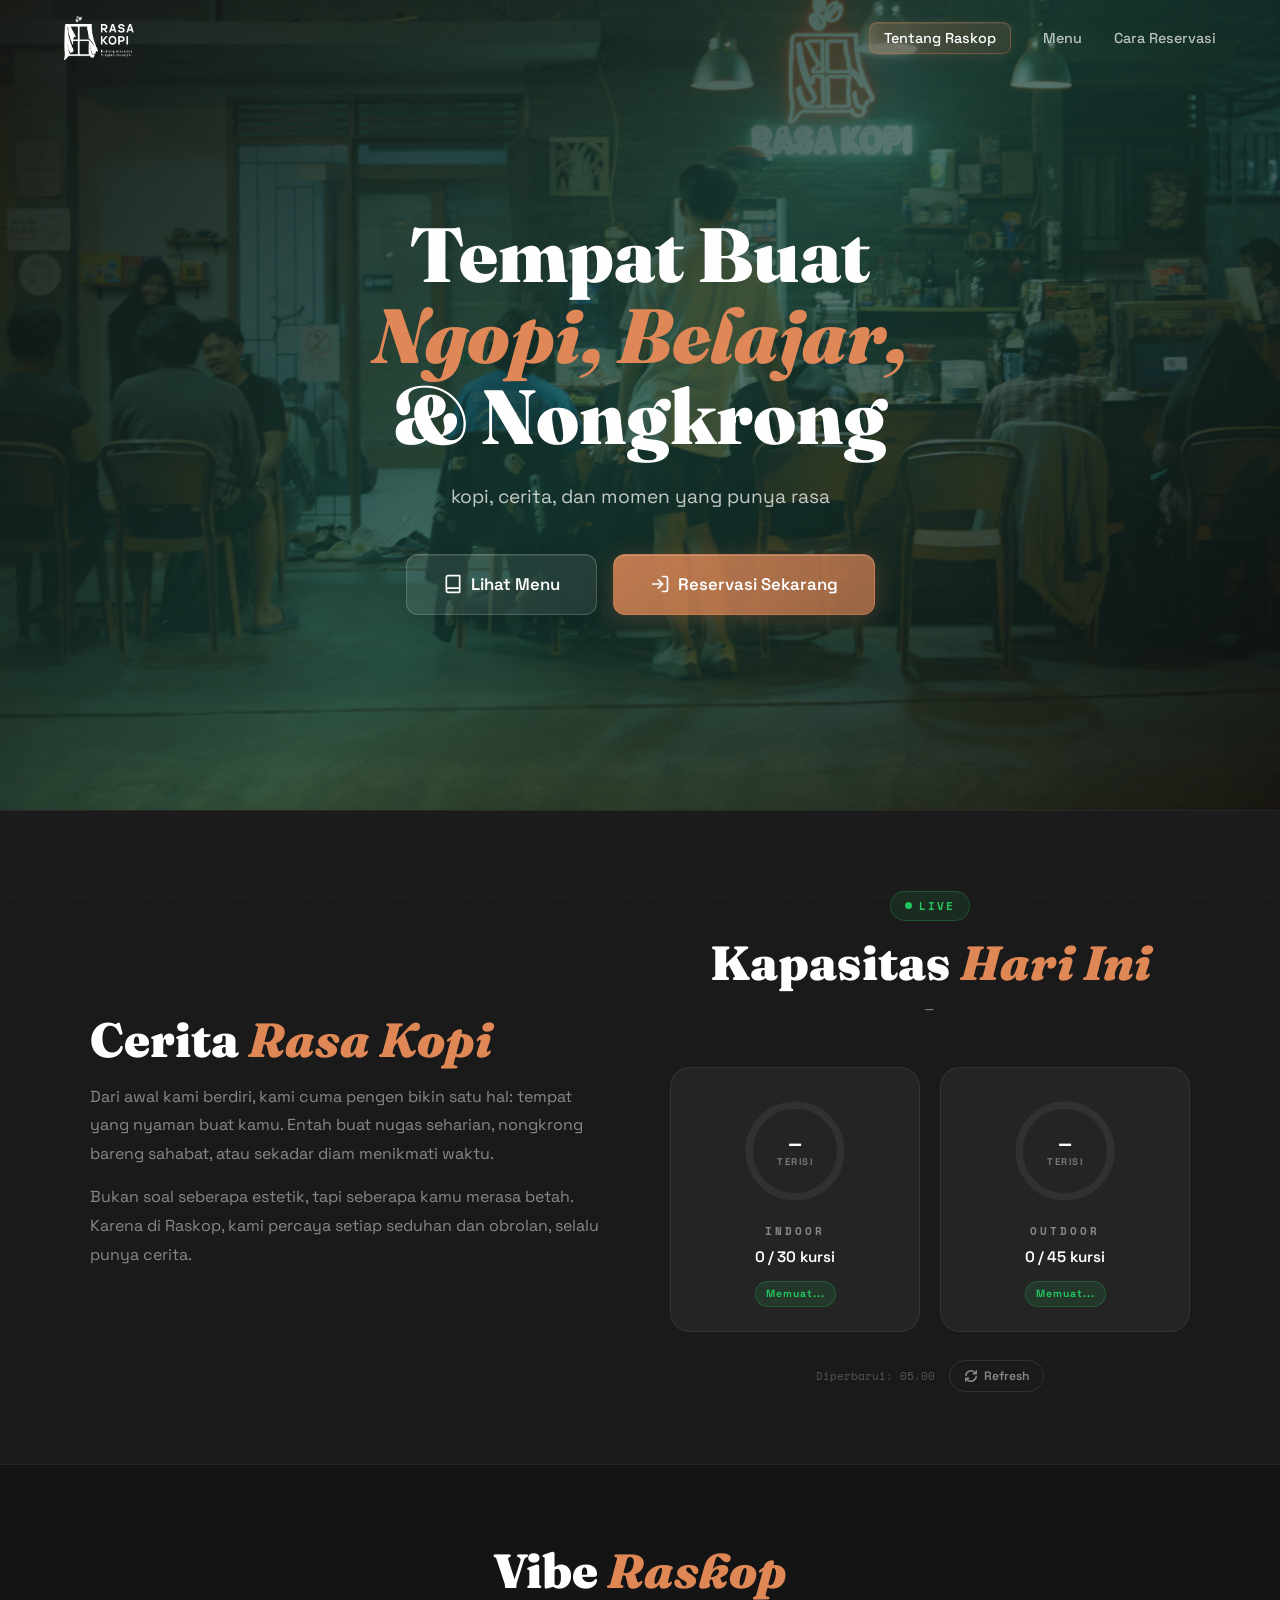
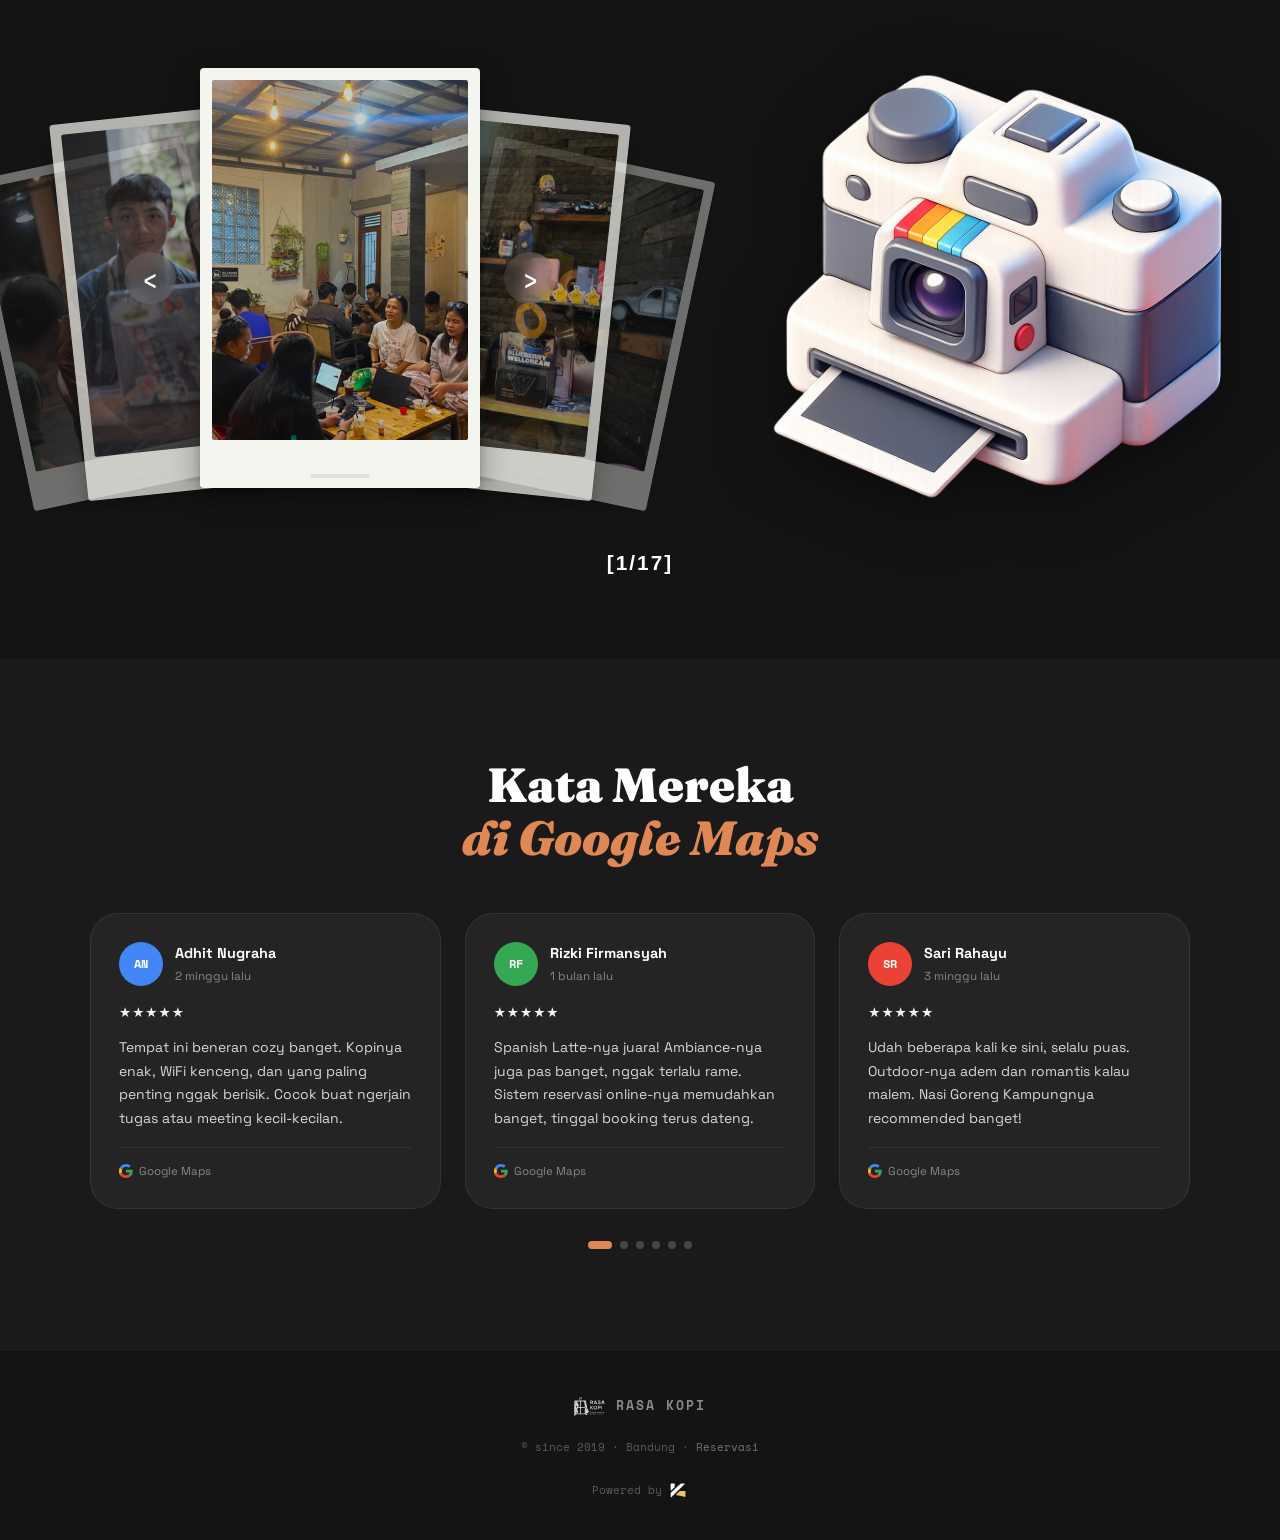
==== index.html @ fe3c79a2 "Raskop website - navbar refactor, emoji removal, cara reservasi page, glassmorphic active indicator" ====
<!DOCTYPE html>
<html lang="id">
<head>
  <meta charset="UTF-8" />
  <meta name="viewport" content="width=device-width, initial-scale=1.0" />
  <meta name="description" content="Rasa Kopi (Raskop) — Coffee & Space di Bandung. Reservasi tempat duduk langsung dari website, pilih menu, dan nikmati pengalaman nongkrong yang worth it!" />
  <title>Rasa Kopi — Tempat Ngopi Santai yang Berasa Kayak Pulang</title>
  <link rel="icon" type="image/x-icon" href="Brand_assets/ico/raskop-favicon.ico" />
  <link rel="preconnect" href="https://fonts.googleapis.com" />
  <link rel="preconnect" href="https://fonts.gstatic.com" crossorigin />
  <link href="https://fonts.googleapis.com/css2?family=Space+Grotesk:wght@300;400;500;600;700&family=Space+Mono:wght@400;700&family=Fraunces:ital,opsz,wght@0,9..144,400;0,9..144,700;0,9..144,900;1,9..144,400;1,9..144,700&display=swap" rel="stylesheet" />
  <link rel="stylesheet" href="style.css" />
  <style>
    /* Custom simple gallery grid */
    .quick-gallery {
      display: grid;
      grid-template-columns: repeat(auto-fit, minmax(200px, 1fr));
      gap: 16px;
    }
    .qg-item {
      height: 250px;
      border-radius: var(--r-lg);
      overflow: hidden;
    }
    .qg-item img {
      width: 100%;
      height: 100%;
      object-fit: cover;
      transition: transform var(--t);
    }
    .qg-item:hover img {
      transform: scale(1.05);
    }
    /* Updated Mobile adjustments */
    @media (max-width: 600px) {
      .quick-gallery {
        display: flex;
        overflow-x: auto;
        scroll-snap-type: x mandatory;
        padding-bottom: 16px;
        margin: 0 -20px;
        padding: 0 20px 16px 20px;
      }
      .qg-item {
        flex: 0 0 80%;
        scroll-snap-align: center;
      }
    }
  </style>
</head>
<body>

  <div class="grain-overlay" aria-hidden="true"></div>

  <!-- 1. NAVIGATION -->
  <nav class="navbar" id="navbar">
    <div class="nav-inner">
      <a href="index.html" class="nav-logo">
        <img src="Brand_assets/Logo raskop.png" alt="Raskop" class="logo-img" />
      </a>
      <ul class="nav-links">
        <li><a href="index.html" class="nav-link active">Tentang Raskop</a></li>
        <li><a href="menu.html" class="nav-link">Menu</a></li>
        <li><a href="cara-reservasi.html" class="nav-link">Cara Reservasi</a></li>
      </ul>
      <button class="hamburger" id="hamburger" aria-label="Menu">
        <span></span><span></span><span></span>
      </button>
    </div>
  </nav>

  <div class="mobile-menu" id="mobile-menu">
    <button class="mobile-close" id="mobile-close">✕</button>
    <ul>
      <li><a href="index.html" class="mobile-link active">Tentang Raskop</a></li>
      <li><a href="menu.html" class="mobile-link">Menu</a></li>
      <li><a href="cara-reservasi.html" class="mobile-link">Cara Reservasi</a></li>
    </ul>
  </div>

  <!-- 2.1 HERO SECTION -->
  <section class="hero" id="hero" style="min-height: 90vh;">
    <div class="hero-bg">
      <img src="Brand_assets/Asset12.JPG" alt="Raskop Interior" class="hero-img" />
      <div class="hero-overlay"></div>
    </div>

    <div class="hero-content container" style="text-align: center; display: flex; flex-direction: column; align-items: center; justify-content: center; height: 100%;">
      <h1 class="hero-title" style="max-width: 800px; margin: 0 auto 24px;">
        Tempat Buat<br/>
        <em class="hero-accent">Ngopi, Belajar,</em><br/>
        &amp; Nongkrong
      </h1>
      <p class="hero-sub" style="margin: 0 auto 40px; font-size: 1.2rem;">
        kopi, cerita, dan momen yang punya rasa
      </p>
      
      <div class="hero-cta-row" style="display: flex; gap: 16px; flex-wrap: wrap; justify-content: center;">
        <a href="menu.html" class="btn btn-hero-glass btn-lg">
          <svg width="20" height="20" viewBox="0 0 24 24" fill="none" stroke="currentColor" stroke-width="2" stroke-linecap="round" stroke-linejoin="round"><path d="M4 19.5v-15A2.5 2.5 0 0 1 6.5 2H20v20H6.5a2.5 2.5 0 0 1 0-5H20"/></svg>
          Lihat Menu
        </a>
        <a href="reservasi.html" class="btn btn-hero-amber btn-lg">
          <svg width="20" height="20" viewBox="0 0 24 24" fill="none" stroke="currentColor" stroke-width="2" stroke-linecap="round" stroke-linejoin="round"><path d="M15 3h4a2 2 0 0 1 2 2v14a2 2 0 0 1-2 2h-4"/><polyline points="10 17 15 12 10 7"/><line x1="15" y1="12" x2="3" y2="12"/></svg>
          Reservasi Sekarang
        </a>
      </div>
    </div>
  </section>

  <!-- 2.15 CAPACITY + BRAND STORY SECTION -->
  <section class="capacity-section" id="kapasitas">
    <div class="container">
      <div class="capacity-story-layout">
        <!-- Left: Cerita Rasa Kopi -->
        <div class="capacity-story-side reveal">
          <h2 class="section-title" style="text-align:left;">Cerita <em class="hero-accent">Rasa Kopi</em></h2>
          <div style="font-size: 1rem; color: var(--muted); line-height: 1.8; display: flex; flex-direction: column; gap: 14px; margin-top: 16px;">
            <p>Dari awal kami berdiri, kami cuma pengen bikin satu hal: tempat yang nyaman buat kamu. Entah buat nugas seharian, nongkrong bareng sahabat, atau sekadar diam menikmati waktu.</p>
            <p>Bukan soal seberapa estetik, tapi seberapa kamu merasa betah. Karena di Raskop, kami percaya setiap seduhan dan obrolan, selalu punya cerita.</p>
          </div>
        </div>
        <!-- Right: Kapasitas Hari Ini -->
        <div class="capacity-gauge-side">
          <div class="capacity-header reveal">
            <div><span class="live-badge"><span class="live-dot"></span>LIVE</span></div>
            <h2 class="section-title" style="margin-bottom:8px;">Kapasitas <em class="hero-accent">Hari Ini</em></h2>
            <p style="font-size:.85rem;color:var(--muted);font-family:var(--font-mono);letter-spacing:1px;margin-top:4px;" id="capacity-date">—</p>
          </div>
          <div class="capacity-cards">
            <div class="capacity-card reveal">
              <div class="capacity-gauge-wrap">
                <svg class="gauge-svg" viewBox="0 0 120 120" aria-hidden="true">
                  <circle class="gauge-bg" cx="60" cy="60" r="50"/>
                  <circle class="gauge-arc" id="indoor-arc" cx="60" cy="60" r="50"/>
                </svg>
                <div class="gauge-center">
                  <span class="gauge-pct" id="indoor-pct">—</span>
                  <span class="gauge-label">terisi</span>
                </div>
              </div>
              <div class="capacity-info">
                <p class="capacity-name">Indoor</p>
                <p class="capacity-seats"><span id="indoor-booked">0</span>&thinsp;/&thinsp;30 kursi</p>
                <span class="capacity-status-badge" id="indoor-status">Memuat...</span>
              </div>
            </div>
            <div class="capacity-card reveal" style="--reveal-delay:0.12s">
              <div class="capacity-gauge-wrap">
                <svg class="gauge-svg" viewBox="0 0 120 120" aria-hidden="true">
                  <circle class="gauge-bg" cx="60" cy="60" r="50"/>
                  <circle class="gauge-arc" id="outdoor-arc" cx="60" cy="60" r="50"/>
                </svg>
                <div class="gauge-center">
                  <span class="gauge-pct" id="outdoor-pct">—</span>
                  <span class="gauge-label">terisi</span>
                </div>
              </div>
              <div class="capacity-info">
                <p class="capacity-name">Outdoor</p>
                <p class="capacity-seats"><span id="outdoor-booked">0</span>&thinsp;/&thinsp;45 kursi</p>
                <span class="capacity-status-badge" id="outdoor-status">Memuat...</span>
              </div>
            </div>
          </div>
          <div class="capacity-footer reveal" style="--reveal-delay:0.2s">
            <span class="capacity-refresh-time" id="capacity-time">Diperbarui: —</span>
            <button class="capacity-refresh-btn" id="capacity-refresh-btn" aria-label="Perbarui kapasitas">
              <svg width="14" height="14" viewBox="0 0 24 24" fill="none" stroke="currentColor" stroke-width="2.5" aria-hidden="true"><path d="M21 2v6h-6"/><path d="M3 12a9 9 0 0 1 15-6.7L21 8"/><path d="M3 22v-6h6"/><path d="M21 12a9 9 0 0 1-15 6.7L3 16"/></svg>
              Refresh
            </button>
          </div>
        </div>
      </div>
    </div>
  </section>

  <!-- 2.2 QUICK GALLERY -->
  <section class="gallery-preview" id="gallery" style="padding: 80px 0; background: var(--dark); overflow: hidden;">
    <div class="container">
      <div style="text-align: center; margin-bottom: 40px;">
        <h2 class="section-title">Vibe <em class="hero-accent">Raskop</em></h2>
      </div>
      
      <div class="vibe-layout">
        <div class="vibe-camera-side">
          <img src="Brand_assets/KAMERA_RASKOP.png" alt="Kamera Polaroid Raskop" class="vibe-hero-img" />
        </div>
        <div class="polaroid-stack-wrapper">
          <button class="polaroid-nav polaroid-nav-left" id="gallery-prev" aria-label="Sebelumnya">&#8249;</button>
          <div class="polaroid-stack" id="gallery-track"></div>
          <button class="polaroid-nav polaroid-nav-right" id="gallery-next" aria-label="Selanjutnya">&#8250;</button>
        </div>
      </div>
      <div class="polaroid-counter" id="gallery-counter">[1/17]</div>
    </div>
  </section>


  <!-- 2.5 SOCIAL PROOF (Optional) -->
  <section class="greviews" id="ulasan">
    <div class="container">
      <div style="text-align: center; margin-bottom: 48px;">
        <h2 class="section-title">Kata Mereka<br /><em>di Google Maps</em></h2>
      </div>
      <div class="testi-track-wrap">
        <div class="testi-track" id="grev-track"></div>
      </div>
      <div class="testi-dots" id="grev-dots"></div>
    </div>
  </section>


  <footer style="border-top:1px solid rgba(255,255,255,.07);padding:40px 0;background:var(--dark);">
    <div class="container" style="display:flex;align-items:center;justify-content:center;flex-direction:column;gap:16px;">
      <div style="display:flex;align-items:center;gap:10px;">
        <img src="Brand_assets/Logo raskop.png" alt="Raskop" style="width:32px;height:32px;object-fit:contain;border-radius:4px;opacity:.8;" />
        <span style="font-family:var(--font-mono);font-size:.8rem;font-weight:700;letter-spacing:2px;color:rgba(255,255,255,.5);">RASA KOPI</span>
      </div>
      <span style="font-size:.7rem;color:rgba(255,255,255,.3);font-family:var(--font-mono);">© since 2019 · Bandung · <a href="reservasi.html" style="color:rgba(255,255,255,.4);text-decoration:none;">Reservasi</a></span>
      <div style="display:flex;align-items:center;gap:6px;margin-top:8px;">
        <span style="font-size:.7rem;color:rgba(255,255,255,.3);font-family:var(--font-mono);">Powered by</span>
        <img src="Brand_assets/logo_kinarya.png" alt="Kinarya" style="width:20px;height:20px;object-fit:contain;" />
      </div>
    </div>
  </footer>

  <script src="data.js"></script>
  <script src="script.js"></script>
</body>
</html>
---- style.css ----
/* ===================================================
   RASKOP — Complete Stylesheet (UPDATED)
   Industrial Minimalist · Mobile-First
   Includes: Landing Page · Reservation Form · Admin
   =================================================== */

/* ───── RESET & FOUNDATIONS ───── */
*, *::before, *::after { box-sizing: border-box; margin: 0; padding: 0; }

:root {
  --green:       #164138;
  --green-dark:  #0e2b25;
  --green-mid:   #1f5548;
  --amber:       #E08756;
  --amber-dark:  #c26b38;
  --amber-light: #f0a876;
  --black:       #0d0d0d;
  --dark:        #141414;
  --dark-2:      #1a1a1a;
  --dark-3:      #242424;
  --dark-4:      #2e2e2e;
  --muted:       #888;
  --muted-2:     #555;
  --light:       #f5f0ea;
  --light-2:     #ede8e1;
  --white:       #ffffff;
  --wa-green:    #25D366;
  --red:         #ef4444;
  --red-dark:    #b91c1c;
  --red-light:   #fca5a5;
  --success:     #22c55e;
  --success-bg:  rgba(34,197,94,.12);

  --font-sans:  'Space Grotesk', system-ui, sans-serif;
  --font-mono:  'Space Mono', monospace;
  --font-serif: 'Fraunces', Georgia, serif;

  --r-sm:   6px;
  --r:      12px;
  --r-lg:   20px;
  --r-xl:   28px;
  --r-full: 9999px;

  --shadow-sm: 0 2px 8px rgba(0,0,0,.28);
  --shadow:    0 8px 32px rgba(0,0,0,.4);
  --shadow-lg: 0 20px 60px rgba(0,0,0,.55);

  --t:      0.28s cubic-bezier(.4,0,.2,1);
  --t-slow: 0.55s cubic-bezier(.4,0,.2,1);
  --trans:  background var(--t), color var(--t), border-color var(--t), box-shadow var(--t), transform var(--t), opacity var(--t);
}

html { 
  scroll-behavior: smooth; 
  overflow-x: hidden; /* Mengunci scroll horizontal di tingkat HTML */
  max-width: 100%; 
}
body {
  font-family: var(--font-sans);
  background: var(--black);
  color: var(--light);
  line-height: 1.6;
  overflow-x: hidden; /* Mengunci scroll horizontal di tingkat Body */
  max-width: 100%;
}
img { display: block; max-width: 100%; }
a   { text-decoration: none; color: inherit; }
ul  { list-style: none; }
button { cursor: pointer; font-family: var(--font-sans); }

.container {
  width: 100%;
  max-width: 1140px;
  margin: 0 auto;
  padding: 0 20px;
}

/* ───── TYPOGRAPHY ───── */
.section-tag {
  display: inline-block;
  font-family: var(--font-mono);
  font-size: 11px;
  font-weight: 700;
  letter-spacing: 2.5px;
  text-transform: uppercase;
  color: var(--amber);
  border: 1px solid rgba(224,135,86,.3);
  padding: 5px 12px;
  border-radius: var(--r-full);
  margin-bottom: 16px;
}
.section-tag.light { color: var(--light); border-color: rgba(255,255,255,.3); }

.section-title {
  font-family: var(--font-serif);
  font-size: clamp(1.9rem, 4vw, 3rem);
  font-weight: 900;
  line-height: 1.1;
  color: var(--white);
  margin-bottom: 14px;
}
.section-title em { font-style: italic; color: var(--amber); }

.section-sub {
  font-size: 1.05rem;
  color: var(--muted);
  max-width: 540px;
  margin-bottom: 48px;
  line-height: 1.7;
}

/* ───── BUTTONS ───── */
.btn {
  display: inline-flex;
  align-items: center;
  justify-content: center;
  gap: 8px;
  font-family: var(--font-sans);
  font-size: .95rem;
  font-weight: 600;
  padding: 14px 28px;
  border-radius: 12px;
  border: none;
  cursor: pointer;
  transition: var(--trans);
  white-space: nowrap;
}
.btn-lg  { padding: 16px 36px; font-size: 1.05rem; }
.btn-xl  { padding: 20px 48px; font-size: 1.15rem; }

.btn-primary {
  background: var(--amber);
  color: var(--black);
}
.btn-primary:hover {
  background: var(--amber-light);
  transform: translateY(-2px);
  box-shadow: 0 8px 30px rgba(224,135,86,.4);
}
.btn-primary:disabled {
  background: var(--muted-2);
  color: var(--muted);
  cursor: not-allowed;
  transform: none;
  box-shadow: none;
}

.btn-ghost {
  background: transparent;
  color: var(--light);
  border: 1.5px solid rgba(255,255,255,.25);
}
.btn-ghost:hover {
  background: rgba(255,255,255,.07);
  border-color: rgba(255,255,255,.5);
  transform: translateY(-2px);
}

/* ─── HERO GLASSMORPHIC BUTTONS ─── */
.btn-hero-glass {
  background: rgba(255,255,255,.08);
  backdrop-filter: blur(16px);
  -webkit-backdrop-filter: blur(16px);
  color: var(--white);
  border: 1px solid rgba(255,255,255,.18);
  box-shadow: 0 4px 24px rgba(0,0,0,.2), inset 0 1px 0 rgba(255,255,255,.1);
}
.btn-hero-glass:hover {
  background: rgba(255,255,255,.15);
  border-color: rgba(255,255,255,.35);
  transform: translateY(-2px);
  box-shadow: 0 8px 32px rgba(0,0,0,.3), inset 0 1px 0 rgba(255,255,255,.15);
}

.btn-hero-amber {
  background: linear-gradient(135deg, rgba(224,135,86,.85), rgba(224,135,86,.65));
  backdrop-filter: blur(16px);
  -webkit-backdrop-filter: blur(16px);
  color: var(--white);
  border: 1px solid rgba(224,135,86,.4);
  box-shadow: 0 4px 24px rgba(224,135,86,.25), inset 0 1px 0 rgba(255,255,255,.2);
}
.btn-hero-amber:hover {
  background: linear-gradient(135deg, rgba(224,135,86,.95), rgba(224,135,86,.8));
  border-color: rgba(224,135,86,.6);
  transform: translateY(-2px);
  box-shadow: 0 8px 32px rgba(224,135,86,.4), inset 0 1px 0 rgba(255,255,255,.25);
}

.btn-wa-confirm {
  background: #25D366;
  color: #fff;
  border: none;
  display: inline-flex;
  align-items: center;
  justify-content: center;
  gap: 10px;
  font-weight: 700;
  letter-spacing: .01em;
}
.btn-wa-confirm:hover {
  background: #1ebe5a;
  transform: translateY(-2px);
  box-shadow: 0 8px 24px rgba(37,211,102,.35);
}
.btn-wa-confirm:active { transform: translateY(0); }

.btn-bukti-transfer {
  background: #f59e0b;
  color: #1a1a1a;
  border: none;
  display: inline-flex;
  align-items: center;
  justify-content: center;
  gap: 10px;
  font-weight: 700;
  letter-spacing: .01em;
}
.btn-bukti-transfer:hover {
  background: #d97706;
  transform: translateY(-2px);
  box-shadow: 0 8px 24px rgba(245,158,11,.35);
}
.btn-bukti-transfer:active { transform: translateY(0); }

.slot-info {
  display: flex;
  align-items: flex-start;
  gap: 8px;
  margin-top: 8px;
  padding: 10px 14px;
  background: rgba(251,188,5,.08);
  border: 1px solid rgba(251,188,5,.25);
  border-radius: var(--r);
  font-size: .8rem;
  color: #f5c842;
  line-height: 1.5;
}
.slot-info span:first-child { flex-shrink: 0; font-size: .9rem; }

.btn-download-qris {
  display: inline-flex;
  align-items: center;
  gap: 8px;
  padding: 10px 22px;
  border-radius: var(--r-full);
  background: rgba(224,135,86,.12);
  color: var(--amber);
  border: 1.5px solid rgba(224,135,86,.35);
  font-size: .85rem;
  font-weight: 700;
  text-decoration: none;
  transition: background var(--t), border-color var(--t), transform var(--t);
}
.btn-download-qris:hover {
  background: rgba(224,135,86,.22);
  border-color: var(--amber);
  transform: translateY(-2px);
}
.btn-download-qris:active { transform: translateY(0); }

.btn-green {
  background: var(--wa-green);
  color: var(--white);
}
.btn-green:hover {
  background: #1ebe5a;
  transform: translateY(-2px);
  box-shadow: 0 8px 24px rgba(37,211,102,.4);
}

.btn-red {
  background: var(--red);
  color: var(--white);
}
.btn-red:hover {
  background: var(--red-dark);
  transform: translateY(-2px);
}

.btn-nav {
  background: var(--amber);
  color: var(--black);
  padding: 10px 22px;
  font-size: .875rem;
}
.btn-nav:hover { background: var(--amber-light); }

/* ───── NAVBAR ───── */
.navbar {
  position: fixed;
  top: 0; left: 0; right: 0;
  z-index: 1000;
  padding: 16px 0;
  transition: var(--trans);
}
.navbar.scrolled {
  background: rgba(13,13,13,.95);
  backdrop-filter: blur(12px);
  -webkit-backdrop-filter: blur(12px);
  border-bottom: 1px solid rgba(255,255,255,.06);
  padding: 10px 0;
}
.nav-inner {
  display: flex;
  align-items: center;
  justify-content: space-between;
  padding: 0 24px;
  max-width: 1200px;
  margin: 0 auto;
}
.nav-logo { display: flex; align-items: center; gap: 10px; }
.logo-img  { height: 44px; width: auto; max-width: 160px; object-fit: contain; image-rendering: -webkit-optimize-contrast; }
.nav-brand { font-family: var(--font-mono); font-size: 1rem; font-weight: 700; letter-spacing: 2px; color: var(--white); }
.nav-links { display: flex; align-items: center; gap: 32px; }
.nav-link  { font-size: .9rem; font-weight: 500; color: rgba(255,255,255,.7); transition: color var(--t); }
.nav-link:hover { color: var(--amber); }

.hamburger { display: none; flex-direction: column; gap: 5px; background: none; border: none; padding: 4px; }
.hamburger span { display: block; width: 24px; height: 2px; background: var(--white); border-radius: 2px; transition: transform var(--t), opacity var(--t); }
.hamburger.active span:nth-child(1) { transform: translateY(7px) rotate(45deg); }
.hamburger.active span:nth-child(2) { opacity: 0; transform: scaleX(0); }
.hamburger.active span:nth-child(3) { transform: translateY(-7px) rotate(-45deg); }

.mobile-menu {
  position: fixed;
  inset: 0;
  z-index: 999;
  background: var(--dark);
  display: flex;
  flex-direction: column;
  align-items: center;
  justify-content: center;
  gap: 32px;
  opacity: 0;
  pointer-events: none;
  transition: opacity var(--t);
}
.mobile-menu.open { opacity: 1; pointer-events: all; }
.mobile-menu ul { display: flex; flex-direction: column; gap: 24px; text-align: center; }
.mobile-link { font-size: 1.5rem; font-weight: 600; color: var(--light); transition: color var(--t); }
.mobile-link:hover { color: var(--amber); }
.mobile-close { position: absolute; top: 24px; right: 24px; background: none; border: none; color: var(--light); font-size: 1.5rem; }
.mobile-cta-btn { margin-top: 16px; }

/* ───── HERO ───── */
.hero { position: relative; min-height: 100vh; display: flex; align-items: center; overflow: hidden; }
.hero-bg { position: absolute; inset: 0; }
.hero-img { width: 100%; height: 100%; object-fit: cover; object-position: center; animation: heroZoom 18s ease-in-out infinite alternate; }
@keyframes heroZoom { from { transform: scale(1.04); } to { transform: scale(1.12); } }
.hero-overlay {
  position: absolute; inset: 0;
  background: linear-gradient(135deg, rgba(13,13,13,.93) 0%, rgba(22,65,56,.72) 50%, rgba(13,13,13,.88) 100%);
}
.hero-content { position: relative; z-index: 2; padding-top: 100px; padding-bottom: 80px; }

.hero-badge {
  display: inline-flex; align-items: center; gap: 8px;
  font-family: var(--font-mono); font-size: 11px; font-weight: 700;
  letter-spacing: 2px; text-transform: uppercase; color: var(--amber);
  background: rgba(224,135,86,.1); border: 1px solid rgba(224,135,86,.3);
  padding: 6px 14px; border-radius: var(--r-full); margin-bottom: 24px;
}
.badge-dot { width: 6px; height: 6px; background: var(--amber); border-radius: 50%; animation: pulseDot 2s ease-in-out infinite; }
@keyframes pulseDot { 0%,100% { opacity:1;transform:scale(1); } 50% { opacity:.5;transform:scale(.8); } }

.hero-title { font-family: var(--font-serif); font-size: clamp(2.8rem,6vw,5rem); font-weight: 900; line-height: 1.05; color: var(--white); margin-bottom: 20px; }
.hero-accent { font-style: italic; color: var(--amber); }
.hero-sub { font-size: 1.1rem; color: rgba(255,255,255,.75); max-width: 540px; margin-bottom: 32px; line-height: 1.7; }

/* Hero Quota Card */
.hero-quota-card {
  background: rgba(255,255,255,.06);
  border: 1px solid rgba(255,255,255,.1);
  backdrop-filter: blur(10px);
  border-radius: var(--r-lg);
  padding: 20px 24px;
  max-width: 680px;
  margin-bottom: 32px;
}
.quota-header { display: flex; align-items: center; justify-content: space-between; margin-bottom: 14px; }
.quota-label  { font-size: .85rem; font-weight: 600; color: var(--light); }
.quota-badge  {
  font-family: var(--font-mono); font-size: 10px; font-weight: 700; letter-spacing: 1.5px;
  padding: 4px 10px; border-radius: var(--r-full);
  background: rgba(224,135,86,.2); color: var(--amber); border: 1px solid rgba(224,135,86,.4);
}
.quota-bar-wrap { display: flex; align-items: center; gap: 12px; margin-bottom: 8px; }
.quota-bar { flex: 1; height: 10px; background: rgba(255,255,255,.1); border-radius: var(--r-full); overflow: hidden; }
.quota-fill { height: 100%; background: linear-gradient(90deg,var(--amber-dark),var(--amber)); border-radius: var(--r-full); transition: width 1.5s cubic-bezier(.4,0,.2,1); }
.quota-pct  { font-family: var(--font-mono); font-size: 1rem; font-weight: 700; color: var(--amber); min-width: 44px; }
.quota-sub  { font-size: .8rem; color: var(--muted); }

.hero-actions { display: flex; align-items: center; gap: 16px; flex-wrap: wrap; margin-bottom: 44px; }
.hero-stats   { display: flex; align-items: center; gap: 24px; flex-wrap: wrap; }
.stat         { display: flex; flex-direction: column; }
.stat-num     { font-family: var(--font-mono); font-size: 1.2rem; font-weight: 700; color: var(--white); }
.stat-lbl     { font-size: .78rem; color: var(--muted); }
.stat-div     { width: 1px; height: 36px; background: rgba(255,255,255,.15); }

.scroll-down { position: absolute; bottom: 32px; left: 50%; transform: translateX(-50%); display: flex; flex-direction: column; align-items: center; }
.scroll-down span { display: block; width: 2px; height: 40px; background: linear-gradient(to bottom,rgba(255,255,255,.5),transparent); animation: scrollLine 2s ease-in-out infinite; }
@keyframes scrollLine { 0%,100% { transform:scaleY(1);opacity:1; } 50% { transform:scaleY(.5);opacity:.4; } }

/* ───── HOW IT WORKS ───── */
.howto { padding: 100px 0; background: var(--dark); overflow: hidden; }
.howto-steps { display: grid; grid-template-columns: repeat(4,1fr); gap: 0; margin-bottom: 56px; }
.howto-step { display: flex; flex-direction: column; align-items: center; text-align: center; padding: 0 20px; position: relative; }
.howto-step:not(:last-child)::after {
  content: '→'; position: absolute; right: -12px; top: 26px;
  font-size: 1.4rem; color: rgba(224,135,86,.4); font-weight: 700;
}
.step-circle {
  width: 56px; height: 56px; border-radius: 50%;
  background: var(--green-dark); border: 2px solid var(--green-mid);
  display: flex; align-items: center; justify-content: center;
  font-size: 1.5rem; margin-bottom: 16px;
  transition: var(--trans);
}
.howto-step:hover .step-circle { background: var(--green); border-color: var(--amber); box-shadow: 0 0 20px rgba(224,135,86,.25); }
.step-title { font-size: .95rem; font-weight: 700; color: var(--white); margin-bottom: 6px; }
.step-desc  { font-size: .82rem; color: var(--muted); line-height: 1.6; }
.step-num2  { font-family: var(--font-mono); font-size: .72rem; font-weight: 700; color: var(--amber); margin-bottom: 10px; letter-spacing: 1px; }

/* Progress bar (reusable) */
.progress-section { background: var(--dark-2); border: 1px solid rgba(255,255,255,.07); border-radius: var(--r-xl); padding: 36px 40px; }
.progress-header  { display: flex; align-items: flex-start; justify-content: space-between; margin-bottom: 24px; gap: 16px; }
.progress-title   { font-size: 1.2rem; font-weight: 700; color: var(--white); margin-bottom: 4px; }
.progress-date    { font-family: var(--font-mono); font-size: .8rem; color: var(--muted); }
.urgency-badge    {
  font-family: var(--font-mono); font-size: 11px; font-weight: 700; letter-spacing: 1.5px;
  padding: 8px 16px; border-radius: var(--r-full);
  background: rgba(224,135,86,.15); color: var(--amber); border: 1px solid rgba(224,135,86,.4);
  animation: badgePulse 2.5s ease-in-out infinite; white-space: nowrap;
}
@keyframes badgePulse { 0%,100%{opacity:1} 50%{opacity:.6} }
.big-progress-bar { height: 52px; background: rgba(255,255,255,.06); border-radius: var(--r-full); overflow: hidden; display: flex; margin-bottom: 14px; position: relative; }
.big-progress-fill {
  height: 100%; background: linear-gradient(90deg,var(--green),var(--amber-dark),var(--amber));
  border-radius: var(--r-full) 0 0 var(--r-full); transition: width 2s cubic-bezier(.4,0,.2,1);
  display: flex; align-items: center; justify-content: flex-end; padding-right: 16px; min-width: 60px;
}
.fill-label   { font-family: var(--font-mono); font-size: .95rem; font-weight: 700; color: var(--white); white-space: nowrap; }
.walk-in-zone { flex: 1; display: flex; align-items: center; justify-content: center; }
.walk-in-label { font-family: var(--font-mono); font-size: 10px; font-weight: 700; letter-spacing: 2px; color: rgba(255,255,255,.3); }
.progress-meta { display: flex; align-items: center; gap: 12px; font-size: .875rem; color: var(--muted); margin-bottom: 28px; }
.meta-filled   { color: var(--amber); font-weight: 600; }
.meta-sep      { color: rgba(255,255,255,.2); }
.progress-cta  { display: flex; align-items: center; justify-content: space-between; gap: 16px; flex-wrap: wrap; }
.progress-cta-text { font-size: 1rem; color: var(--light-2); }

/* ───── SISTEM (RULE CARD) ───── */
.sistem { padding: 100px 0; background: var(--black); }
.sistem-grid { display: grid; grid-template-columns: repeat(3,1fr); gap: 24px; margin-bottom: 56px; }
.step-card {
  background: var(--dark-2); border: 1px solid rgba(255,255,255,.07); border-radius: var(--r-lg);
  padding: 32px 28px; position: relative; overflow: hidden; transition: var(--trans);
}
.step-card:hover { transform: translateY(-6px); border-color: rgba(224,135,86,.3); box-shadow: 0 20px 40px rgba(0,0,0,.4); }
.step-card::before { content:''; position:absolute; top:0;left:0;right:0; height:3px; background:linear-gradient(90deg,var(--amber-dark),var(--amber)); opacity:0; transition:opacity var(--t); }
.step-card:hover::before { opacity:1; }
.step-num  { font-family:var(--font-mono); font-size:3rem; font-weight:700; color:rgba(255,255,255,.04); position:absolute; top:16px;right:20px; line-height:1; }
.step-icon { font-size:2rem; margin-bottom:16px; }
.step-card h3 { font-size:1.1rem; font-weight:700; color:var(--white); margin-bottom:8px; }
.step-card p  { font-size:.875rem; color:var(--muted); line-height:1.65; }

.rule-card {
  background: var(--green-dark); border: 1px solid rgba(22,65,56,.8); border-radius: var(--r-xl);
  padding: 44px; display: flex; align-items: center; gap: 48px; margin-bottom: 56px; position: relative; overflow: hidden;
}
.rule-card::before { content:''; position:absolute; top:-50px;right:-50px; width:200px;height:200px; background:radial-gradient(circle,rgba(224,135,86,.15) 0%,transparent 70%); pointer-events:none; }
.rule-left { flex:1; }
.rule-title { font-family:var(--font-serif); font-size:1.6rem; font-weight:700; color:var(--white); margin-bottom:14px; }
.rule-desc  { font-size:1rem; color:rgba(255,255,255,.8); line-height:1.7; margin-bottom:14px; }
.rule-desc strong { color:var(--amber); }
.rule-note  { font-size:.875rem; color:var(--amber-light); background:rgba(224,135,86,.1); border:1px solid rgba(224,135,86,.25); padding:12px 16px; border-radius:var(--r); line-height:1.6; }
.rule-right { flex-shrink:0; }
.rule-donut-wrap { display:flex; flex-direction:column; align-items:center; gap:16px; }
.rule-donut { width:160px;height:160px; transform:rotate(-90deg); }
.donut-legend { font-size:.85rem; color:var(--light); line-height:2; display:flex; flex-direction:column; gap:4px; }
.legend-dot  { display:inline-block; width:10px;height:10px; border-radius:50%; margin-right:8px; vertical-align:middle; }

/* ───── KENAPA RASKOP ───── */
.kenapa { padding: 100px 0; background: var(--dark); overflow: hidden; }
.kenapa-grid { display: grid; grid-template-columns: repeat(3,1fr); gap: 20px; }
.kenapa-card {
  background:var(--dark-2); border:1px solid rgba(255,255,255,.06); border-radius:var(--r-lg);
  padding:28px 24px; transition: var(--trans); position:relative; overflow:hidden;
}
.kenapa-card:hover { transform:translateY(-4px); border-color:rgba(22,65,56,.8); background:var(--green-dark); }
.kenapa-card:hover .kenapa-icon { transform:scale(1.2); }
.kenapa-icon { font-size:2rem; margin-bottom:14px; display:block; transition:transform var(--t); }
.kenapa-card h3 { font-size:1.05rem; font-weight:700; color:var(--white); margin-bottom:6px; }
.kenapa-card p  { font-size:.875rem; color:var(--muted); line-height:1.65; }

/* ───── AREA ───── */
.area { padding: 100px 0; background: var(--black); overflow: hidden; }
.area .section-sub { margin-bottom: 36px; }
.area-tabs-wrap { width:100%;padding:0 20px;max-width:1140px;margin:0 auto 28px; }
.area-tabs { display:inline-flex; gap:4px; background:rgba(255,255,255,.05); border:1px solid rgba(255,255,255,.08); border-radius:var(--r-full); padding:4px; }
.area-tab  { font-size:.875rem; font-weight:600; padding:10px 24px; border-radius:var(--r-full); border:none; background:transparent; color:var(--muted); cursor:pointer; transition: var(--trans); }
.area-tab.active { background:var(--amber); color:var(--black); }
.area-tab:hover:not(.active) { color:var(--light); }
.area-info-grid { display:grid;grid-template-columns:repeat(3,1fr);gap:24px;margin-top:48px; }
.area-info-card { background:var(--dark-2);border:1px solid rgba(255,255,255,.07);border-radius:var(--r-xl);padding:36px 28px;text-align:center;transition:border-color var(--t),transform var(--t); }
.area-info-card:hover { border-color:rgba(22,65,56,.7);transform:translateY(-4px); }
.area-info-icon { font-size:2.4rem;margin-bottom:16px; }
.area-info-title { font-size:1.15rem;font-weight:700;color:var(--white);margin-bottom:12px; }
.area-info-desc { font-size:.875rem;color:var(--muted);line-height:1.7; }

/* ─── VIBE LAYOUT ─── */
.vibe-layout {
  display: flex;
  align-items: center;
  justify-content: center;
  gap: 60px;
  flex-direction: row-reverse;
}
.vibe-camera-side {
  flex-shrink: 0;
  display: flex;
  align-items: center;
  justify-content: center;
  margin-right: -80px;
}
.vibe-hero-img {
  width: 720px;
  height: auto;
  filter: drop-shadow(0 12px 32px rgba(0,0,0,.5));
  animation: floatCamera 3s ease-in-out infinite;
}
@keyframes floatCamera {
  0%, 100% { transform: translateY(0) rotate(-2deg); }
  50% { transform: translateY(-10px) rotate(2deg); }
}
@media (max-width: 900px) {
  .vibe-layout { flex-direction: column; gap: 24px; }
  .vibe-camera-side { margin-right: 0; }
  .vibe-hero-img { width: 320px; }
  .polaroid-stack-wrapper { padding-left: 0; width: auto; }
}
@media (max-width: 600px) {
  .vibe-hero-img { width: 260px; }
}

/* ─── POLAROID COUNTER ─── */
.polaroid-counter {
  text-align: center;
  margin-top: 28px;
  font-size: 1.3rem;
  font-weight: 700;
  color: var(--white);
  letter-spacing: 2px;
  font-family: 'Inter', sans-serif;
}

/* ─── POLAROID STACK GALLERY ─── */
.polaroid-stack-wrapper {
  display: flex;
  align-items: center;
  justify-content: center;
  gap: 24px;
  position: relative;
  min-height: 480px;
  width: 600px;
  flex-shrink: 0;
  padding-left: 100px;
}
.polaroid-stack {
  position: relative;
  width: 280px;
  height: 420px;
  perspective: 1200px;
}
.polaroid-card {
  position: absolute;
  top: 0; left: 0;
  width: 100%;
  height: 100%;
  background: #f5f5f0;
  border-radius: 4px;
  padding: 12px 12px 48px 12px;
  box-shadow: 0 8px 32px rgba(0,0,0,.35), 0 2px 8px rgba(0,0,0,.2);
  cursor: grab;
  transition: transform 0.5s cubic-bezier(.4,0,.2,1), opacity 0.5s ease, z-index 0s;
  transform-origin: center bottom;
  will-change: transform, opacity;
}
.polaroid-card img {
  width: 100%;
  height: 100%;
  object-fit: cover;
  border-radius: 2px;
  pointer-events: none;
}
.polaroid-card::after {
  content: '';
  position: absolute;
  bottom: 10px;
  left: 50%;
  transform: translateX(-50%);
  width: 60px;
  height: 4px;
  background: rgba(0,0,0,.08);
  border-radius: 2px;
}
/* Stack positioning */
.polaroid-card[data-pos="center"] {
  z-index: 10;
  transform: translateX(0) rotate(0deg) scale(1);
  opacity: 1;
}
.polaroid-card[data-pos="left1"] {
  z-index: 5;
  transform: translateX(-45%) rotate(-6deg) scale(0.9);
  opacity: 0.7;
}
.polaroid-card[data-pos="left2"] {
  z-index: 2;
  transform: translateX(-70%) rotate(-12deg) scale(0.8);
  opacity: 0.4;
}
.polaroid-card[data-pos="right1"] {
  z-index: 5;
  transform: translateX(45%) rotate(6deg) scale(0.9);
  opacity: 0.7;
}
.polaroid-card[data-pos="right2"] {
  z-index: 2;
  transform: translateX(70%) rotate(12deg) scale(0.8);
  opacity: 0.4;
}
.polaroid-card[data-pos="hidden"] {
  z-index: 0;
  transform: translateX(0) rotate(0deg) scale(0.7);
  opacity: 0;
  pointer-events: none;
}
/* Swap animation */
.polaroid-card.swipe-left {
  animation: swipeLeft 0.5s cubic-bezier(.4,0,.2,1);
}
.polaroid-card.swipe-right {
  animation: swipeRight 0.5s cubic-bezier(.4,0,.2,1);
}
@keyframes swipeLeft {
  0% { transform: translateX(0) rotate(0deg) scale(1); }
  50% { transform: translateX(-120%) rotate(-15deg) scale(0.85); opacity: 0.5; }
  100% { transform: translateX(0) rotate(0deg) scale(1); }
}
@keyframes swipeRight {
  0% { transform: translateX(0) rotate(0deg) scale(1); }
  50% { transform: translateX(120%) rotate(15deg) scale(0.85); opacity: 0.5; }
  100% { transform: translateX(0) rotate(0deg) scale(1); }
}
/* Nav buttons */
.polaroid-nav {
  width: 52px;
  height: 52px;
  border-radius: 50%;
  border: none;
  background: rgba(255,255,255,.1);
  backdrop-filter: blur(8px);
  color: var(--white);
  font-size: 2rem;
  cursor: pointer;
  transition: background 0.3s, transform 0.2s;
  display: flex;
  align-items: center;
  justify-content: center;
  z-index: 20;
  flex-shrink: 0;
}
.polaroid-nav:hover {
  background: rgba(255,255,255,.2);
  transform: scale(1.1);
}

/* ───── MENU ───── */
.menu { padding: 100px 0; background: var(--dark); }
.menu-tabs { display:flex; gap:8px; margin-bottom:36px; flex-wrap:wrap; }
.menu-tab  { font-size:.875rem;font-weight:600;padding:12px 24px;border-radius:var(--r-full);border:1.5px solid rgba(255,255,255,.1);background:transparent;color:var(--muted);cursor:pointer;transition: var(--trans); }
.menu-tab.active { background:var(--green);color:var(--white);border-color:var(--green-mid); }
.menu-tab:hover:not(.active) { border-color:rgba(255,255,255,.25);color:var(--light); }
.menu-grid { display:grid;grid-template-columns:repeat(3,1fr);gap:16px;margin-bottom:24px; }
.menu-item { background:var(--dark-2);border:1px solid rgba(255,255,255,.06);border-radius:var(--r-lg);padding:22px;display:flex;align-items:center;justify-content:space-between;gap:16px;transition: var(--trans);animation:fadeIn .3s ease; }
@keyframes fadeIn { from{opacity:0;transform:translateY(8px)} to{opacity:1} }
.menu-item:hover { border-color:rgba(22,65,56,.8);transform:translateY(-2px); }
.menu-item-left { display:flex;align-items:center;gap:12px; }
.menu-emoji  { font-size:1.5rem; }
.menu-name   { font-size:.9rem;font-weight:600;color:var(--white);margin-bottom:2px; }
.menu-desc   { font-size:.75rem;color:var(--muted); }
.menu-price  { font-family:var(--font-mono);font-size:.9rem;font-weight:700;color:var(--amber);white-space:nowrap; }
.menu-badge  { display:inline-block;font-size:9px;font-weight:700;letter-spacing:1px;text-transform:uppercase;padding:2px 7px;border-radius:var(--r-full);background:rgba(224,135,86,.15);color:var(--amber);border:1px solid rgba(224,135,86,.3);margin-left:6px; }
.menu-note   { text-align:center;font-size:.875rem;color:var(--muted);font-style:italic; }

/* ───── TESTIMONI ───── */
.testimoni { padding:100px 0;background:var(--black);overflow:hidden; }
.testi-track-wrap { overflow:hidden;margin:0 -20px;padding:0 20px; }
.testi-track { display:flex;gap:24px;transition:transform var(--t-slow);padding-bottom:4px; }
.testi-card { flex-shrink:0;width:calc(33.33% - 16px);background:var(--dark-2);border:1px solid rgba(255,255,255,.07);border-radius:var(--r-xl);padding:32px;transition: var(--trans); }
.testi-card:hover { border-color:rgba(22,65,56,.6);transform:translateY(-4px); }
.testi-stars  { font-size:.9rem;margin-bottom:14px; }
.testi-text   { font-size:.9rem;color:rgba(255,255,255,.8);line-height:1.7;margin-bottom:22px;font-style:italic; }
.testi-author { display:flex;align-items:center;gap:12px; }
.testi-avatar { width:44px;height:44px;border-radius:50%;background:var(--green);display:flex;align-items:center;justify-content:center;font-family:var(--font-mono);font-size:.75rem;font-weight:700;color:var(--white);flex-shrink:0; }
.testi-name   { font-size:.9rem;font-weight:700;color:var(--white); }
.testi-role   { font-size:.78rem;color:var(--muted); }
.testi-dots   { display:flex;justify-content:center;gap:8px;margin-top:28px; }
.testi-dot    { width:8px;height:8px;border-radius:50%;background:rgba(255,255,255,.2);cursor:pointer;transition: var(--trans);border:none; }
.testi-dot.active { background:var(--amber);width:24px;border-radius:var(--r-full); }

/* ───── CTA BOTTOM ───── */
.cta-bottom { position:relative;padding:120px 0;overflow:hidden; }
.cta-bg     { position:absolute;inset:0; }
.cta-img    { width:100%;height:100%;object-fit:cover; }
.cta-overlay{ position:absolute;inset:0;background:linear-gradient(180deg,rgba(10,10,10,.95) 0%,rgba(22,65,56,.85) 50%,rgba(10,10,10,.97) 100%); }
.cta-content{ position:relative;z-index:2;text-align:center;display:flex;flex-direction:column;align-items:center; }
.cta-glow   { position:absolute;top:-80px;left:50%;transform:translateX(-50%);width:500px;height:500px;background:radial-gradient(circle,rgba(224,135,86,.12) 0%,transparent 70%);pointer-events:none; }
.cta-title  { font-family:var(--font-serif);font-size:clamp(2.5rem,5vw,4rem);font-weight:900;color:var(--white);margin-bottom:14px;line-height:1.1; }
.cta-title em { font-style:italic;color:var(--amber); }
.cta-sub    { font-size:1.1rem;color:rgba(255,255,255,.7);max-width:520px;margin-bottom:36px;line-height:1.7; }
.cta-hint   { margin-top:14px;font-size:.8rem;color:rgba(255,255,255,.4);font-family:var(--font-mono);letter-spacing:.5px; }

/* ───── FOOTER ───── */
.footer { background:var(--dark);border-top:1px solid rgba(255,255,255,.07);padding-top:60px; }
.footer-inner { display:flex;justify-content:space-between;align-items:flex-start;gap:40px;padding-bottom:40px;flex-wrap:wrap; }
.footer-brand { display:flex;align-items:center;gap:14px; }
.footer-logo  { width:48px;height:48px;object-fit:contain;border-radius:8px; }
.footer-name  { font-family:var(--font-mono);font-size:1rem;font-weight:700;letter-spacing:2px;color:var(--white); }
.footer-tagline { font-family:var(--font-serif);font-size:.9rem;font-style:italic;color:var(--muted); }
.footer-info  { display:flex;gap:48px;flex-wrap:wrap; }
.footer-col h4 { font-size:.78rem;font-weight:700;font-family:var(--font-mono);letter-spacing:1.5px;text-transform:uppercase;color:var(--amber);margin-bottom:10px; }
.footer-col p  { font-size:.875rem;color:var(--muted);line-height:1.8; }
.footer-col a  { color:var(--muted);transition:color var(--t); }
.footer-col a:hover { color:var(--amber); }
.footer-bottom { border-top:1px solid rgba(255,255,255,.06);padding:20px 0;text-align:center; }
.footer-bottom p { font-size:.8rem;color:rgba(255,255,255,.3); }

/* ───── STICKY WA ───── */
.sticky-wa { position:fixed;bottom:24px;right:24px;z-index:900;display:flex;align-items:center;gap:10px;background:var(--wa-green);color:var(--white);font-size:.875rem;font-weight:700;padding:14px 22px;border-radius:var(--r-full);box-shadow:0 8px 32px rgba(37,211,102,.4);transition: var(--trans); }
.sticky-wa:hover { transform:translateY(-3px);box-shadow:0 12px 40px rgba(37,211,102,.5); }
.sticky-wa-label { display:none; }
.sticky-wa-ping { position:absolute;top:-4px;right:-4px;width:14px;height:14px;background:#ff4444;border-radius:50%;border:2px solid var(--black);animation:pingSt 2s ease-in-out infinite; }
@keyframes pingSt { 0%,100%{transform:scale(1);opacity:1} 50%{transform:scale(1.4);opacity:.6} }

/* ───── ANIMATE ON SCROLL ───── */
.anim-up { opacity:0;transform:translateY(24px);transition:opacity .6s ease,transform .6s ease; }
.anim-up.visible { opacity:1;transform:translateY(0); }

/* ───── CAROUSEL PREV/NEXT BUTTONS ───── */
.carousel-outer {
  display: flex;
  align-items: center;
  gap: 12px;
}
.carousel-outer .menu-swipe-wrap,
.carousel-outer .testi-track-wrap {
  flex: 1;
  min-width: 0;
  margin: 0;
}
.carousel-btn {
  flex-shrink: 0;
  width: 44px;
  height: 44px;
  border-radius: 50%;
  background: rgba(255,255,255,.07);
  border: 1.5px solid rgba(255,255,255,.12);
  color: var(--white);
  font-size: 1.8rem;
  line-height: 1;
  cursor: pointer;
  display: flex;
  align-items: center;
  justify-content: center;
  transition: background var(--t), border-color var(--t), transform var(--t), color var(--t);
  padding: 0;
}
.carousel-btn:hover {
  background: var(--amber);
  border-color: var(--amber);
  color: var(--black);
  transform: scale(1.08);
}
.carousel-btn:active {
  transform: scale(0.96);
}

/* ───── GRAIN OVERLAY ───── */
.grain-overlay {
  position: fixed;
  inset: 0;
  z-index: 9998;
  pointer-events: none;
  opacity: .028;
  background-image: url("data:image/svg+xml,%3Csvg viewBox='0 0 256 256' xmlns='http://www.w3.org/2000/svg'%3E%3Cfilter id='n'%3E%3CfeTurbulence type='fractalNoise' baseFrequency='.9' numOctaves='4' stitchTiles='stitch'/%3E%3C/filter%3E%3Crect width='100%25' height='100%25' filter='url(%23n)'/%3E%3C/svg%3E");
  background-size: 160px;
}

/* ───── SEC LABEL ROW ───── */
.sec-label-row {
  display: flex;
  align-items: center;
  gap: 14px;
  margin-bottom: 20px;
}
.sec-number {
  font-family: var(--font-mono);
  font-size: .7rem;
  font-weight: 700;
  color: rgba(255,255,255,.14);
  letter-spacing: 3px;
}

/* ───── HERO EYEBROW ───── */
.hero-eyebrow {
  display: inline-flex;
  align-items: center;
  gap: 8px;
  font-family: var(--font-mono);
  font-size: 11px;
  font-weight: 700;
  letter-spacing: 2px;
  text-transform: uppercase;
  color: var(--amber);
  background: rgba(224,135,86,.1);
  border: 1px solid rgba(224,135,86,.3);
  padding: 6px 14px;
  border-radius: var(--r-full);
  margin-bottom: 28px;
}

/* ───── HERO TWO-COLUMN ───── */
.hero-bottom-row {
  display: grid;
  grid-template-columns: 1fr 400px;
  gap: 48px;
  align-items: start;
}
.hero-right-col {
  padding-top: 4px;
}

/* ───── MARQUEE STRIP ───── */
.marquee-strip {
  background: var(--amber);
  overflow: hidden;
  padding: 13px 0;
  border-top: 1px solid rgba(0,0,0,.12);
  border-bottom: 1px solid rgba(0,0,0,.12);
}
.marquee-inner {
  display: inline-flex;
  align-items: center;
  gap: 32px;
  white-space: nowrap;
  animation: marqueeScroll 22s linear infinite;
  will-change: transform;
}
.marquee-inner span {
  font-family: var(--font-mono);
  font-size: .72rem;
  font-weight: 700;
  letter-spacing: 2.5px;
  text-transform: uppercase;
  color: var(--black);
}
.marquee-sep {
  font-size: .6rem !important;
  opacity: .5;
}
@keyframes marqueeScroll {
  from { transform: translateX(0); }
  to   { transform: translateX(-50%); }
}

/* ───── UPDATED KENAPA CARDS ───── */
.kenapa-card {
  background: var(--dark-2);
  border: 1px solid rgba(255,255,255,.06);
  border-radius: var(--r-xl);
  padding: 32px 28px;
  transition: transform var(--t), border-color var(--t), box-shadow var(--t);
  position: relative;
  overflow: hidden;
}
.kenapa-card::before {
  content: '';
  position: absolute;
  inset: 0;
  background: radial-gradient(ellipse at 0% 100%, rgba(224,135,86,.12) 0%, transparent 60%);
  opacity: 0;
  transition: opacity var(--t);
}
.kenapa-card:hover::before { opacity: 1; }
.kenapa-card:hover {
  transform: translateY(-6px);
  border-color: rgba(224,135,86,.22);
  box-shadow: 0 24px 48px rgba(0,0,0,.45), 0 0 0 1px rgba(224,135,86,.08);
}
.kenapa-icon { font-size: 2.2rem; margin-bottom: 18px; display: block; }
.kenapa-card h3 { font-size: 1.05rem; font-weight: 700; color: var(--white); margin-bottom: 8px; }
.kenapa-card p  { font-size: .875rem; color: var(--muted); line-height: 1.7; }

/* ───── UPDATED AREA INFO CARDS ───── */
.area-info-card {
  background: var(--dark-2);
  border: 1px solid rgba(255,255,255,.07);
  border-radius: var(--r-xl);
  padding: 44px 32px;
  text-align: center;
  transition: transform var(--t), border-color var(--t), box-shadow var(--t);
  position: relative;
  overflow: hidden;
}
.area-info-card::after {
  content: '';
  position: absolute;
  bottom: 0; left: 0; right: 0;
  height: 3px;
  background: linear-gradient(90deg, var(--amber-dark), var(--amber));
  transform: scaleX(0);
  transform-origin: left;
  transition: transform 0.35s cubic-bezier(.4,0,.2,1);
}
.area-info-card:hover::after { transform: scaleX(1); }
.area-info-card:hover {
  border-color: rgba(224,135,86,.18);
  transform: translateY(-6px);
  box-shadow: 0 24px 48px rgba(0,0,0,.45);
}
.area-info-icon  { font-size: 2.8rem; margin-bottom: 20px; }
.area-info-title {
  font-family: var(--font-serif);
  font-size: 1.3rem;
  font-weight: 700;
  color: var(--white);
  margin-bottom: 14px;
}
.area-info-desc  { font-size: .9rem; color: var(--muted); line-height: 1.75; }

/* ───── UPDATED STEP CARDS ───── */
.step-card {
  background: var(--dark-2);
  border: 1px solid rgba(255,255,255,.07);
  border-radius: var(--r-xl);
  padding: 36px 28px;
  position: relative;
  overflow: hidden;
  transition: transform var(--t), border-color var(--t), box-shadow var(--t);
}
.step-card:hover {
  transform: translateY(-6px);
  border-color: rgba(224,135,86,.25);
  box-shadow: 0 24px 48px rgba(0,0,0,.4);
}
.step-card::before {
  content: '';
  position: absolute;
  top: 0; left: 0; right: 0;
  height: 3px;
  background: linear-gradient(90deg, var(--amber-dark), var(--amber));
  opacity: 0;
  transition: opacity var(--t);
}
.step-card:hover::before { opacity: 1; }

/* ───── SECTION GLOW ACCENTS ───── */
.howto {
  position: relative;
  overflow: hidden;
}
.howto::before {
  content: '';
  position: absolute;
  top: 0; right: 0;
  width: 500px; height: 500px;
  background: radial-gradient(circle at top right, rgba(224,135,86,.06) 0%, transparent 65%);
  pointer-events: none;
}
.kenapa {
  position: relative;
  overflow: hidden;
}
.kenapa::before {
  content: '';
  position: absolute;
  bottom: 0; left: 0;
  width: 500px; height: 500px;
  background: radial-gradient(circle at bottom left, rgba(22,65,56,.25) 0%, transparent 65%);
  pointer-events: none;
}
.area {
  position: relative;
  overflow: hidden;
}
.area::before {
  content: '';
  position: absolute;
  top: 50%; right: 0;
  transform: translateY(-50%);
  width: 400px; height: 600px;
  background: radial-gradient(circle, rgba(224,135,86,.05) 0%, transparent 70%);
  pointer-events: none;
}

/* ══════════════════════════════════════════════
   RESERVATION PAGE — reservasi.html
   ══════════════════════════════════════════════ */
.res-page { background: var(--black); min-height: 100vh; display: flex; flex-direction: column; }

/* Top bar */
.res-topbar {
  display: flex; align-items: center; gap: 16px;
  padding: 16px 20px;
  background: rgba(20,20,20,.95);
  backdrop-filter: blur(12px);
  border-bottom: 1px solid rgba(255,255,255,.07);
  position: sticky; top: 0; z-index: 100;
}
.res-back { background:none;border:none;color:var(--light);display:flex;align-items:center;gap:6px;font-size:.9rem;font-weight:500;padding:6px 0; }
.res-back:hover { color:var(--amber); }
.res-topbar-title { flex:1;text-align:center;font-family:var(--font-mono);font-size:.95rem;font-weight:700;letter-spacing:1.5px;color:var(--white); }
.res-topbar-logo  { width:32px;height:32px;object-fit:contain; }

/* Step indicator */
.step-indicator { display:flex;align-items:center;justify-content:center;gap:0;padding:20px 24px 0; }
.si-step {
  display:flex;flex-direction:column;align-items:center;gap:6px;
  flex:1;
}
.si-circle {
  width:36px;height:36px;border-radius:50%;border:2px solid rgba(255,255,255,.15);
  display:flex;align-items:center;justify-content:center;
  font-family:var(--font-mono);font-size:.8rem;font-weight:700;
  color:var(--muted);background:var(--dark-2);
  transition: var(--trans);
}
.si-step.active   .si-circle { border-color:var(--amber);color:var(--amber);background:rgba(224,135,86,.1); }
.si-step.done     .si-circle { border-color:var(--success);color:var(--success);background:var(--success-bg); }
.si-label { font-size:.7rem;color:var(--muted);font-weight:500;text-align:center; white-space:nowrap; }
.si-step.active .si-label { color:var(--amber); }
.si-step.done   .si-label { color:var(--success); }
.si-line { flex:1;max-width:48px;height:1px;background:rgba(255,255,255,.12);margin-bottom:22px; }
.si-line.done { background:var(--success); }

/* Scrollable form body */
.res-body { flex:1;overflow-y:auto;padding:24px 20px 120px; }
.res-step { display:none;animation:stepIn .3s ease; }
.res-step.active { display:block; }
@keyframes stepIn { from{opacity:0;transform:translateX(16px)} to{opacity:1;transform:none} }

.res-step-title { font-family:var(--font-serif);font-size:1.6rem;font-weight:900;color:var(--white);margin-bottom:4px; }
.res-step-sub   { font-size:.9rem;color:var(--muted);margin-bottom:28px; }

/* Form fields */
.form-grid     { display:grid;gap:16px; }
.form-grid-2   { grid-template-columns:1fr 1fr; }
.form-group    { display:flex;flex-direction:column;gap:6px; }
.form-label    { font-size:.8rem;font-weight:600;color:rgba(255,255,255,.7);letter-spacing:.3px; }
.form-label span{ color:var(--amber); }
.form-input, .form-select, .form-textarea {
  background:var(--dark-2);border:1.5px solid rgba(255,255,255,.1);border-radius:var(--r);
  color:var(--white);font-family:var(--font-sans);font-size:.95rem;padding:14px 16px;
  outline:none;transition: var(--trans);width:100%;
}
.form-input::placeholder { color:var(--muted-2); }
.form-input:focus,.form-select:focus,.form-textarea:focus { border-color:var(--amber);background:rgba(224,135,86,.05); }
.form-input.error,.form-select.error { border-color:var(--red); }
.form-error   { font-size:.78rem;color:var(--red-light);margin-top:2px; }
.form-select  { appearance:none;background-image:url("data:image/svg+xml,%3Csvg xmlns='http://www.w3.org/2000/svg' width='16' height='16' viewBox='0 0 24 24'%3E%3Cpath fill='%23888' d='M7 10l5 5 5-5z'/%3E%3C/svg%3E");background-repeat:no-repeat;background-position:right 14px center; }
.form-select option { background:var(--dark-2); }
.form-textarea { resize:vertical;min-height:80px; }

/* Stepper (jumlah orang) */
.stepper { display:flex;align-items:center;gap:0;background:var(--dark-2);border:1.5px solid rgba(255,255,255,.1);border-radius:var(--r);overflow:hidden;width:fit-content; }
.stepper-btn { background:none;border:none;color:var(--white);width:48px;height:48px;font-size:1.4rem;font-weight:700;display:flex;align-items:center;justify-content:center;transition: var(--trans); }
.stepper-btn:hover { background:rgba(255,255,255,.08);color:var(--amber); }
.stepper-val { font-family:var(--font-mono);font-size:1.1rem;font-weight:700;color:var(--white);min-width:44px;text-align:center;padding:0 4px; }

/* Area cards */
.area-cards { display:grid;grid-template-columns:repeat(3,1fr);gap:12px; }
.area-card  {
  border:2px solid rgba(255,255,255,.08);border-radius:var(--r-lg);padding:16px;cursor:pointer;
  display:flex;flex-direction:column;align-items:center;gap:8px;text-align:center;
  transition: var(--trans);background:var(--dark-2); position:relative;
}
.area-card:hover { border-color:rgba(224,135,86,.4);background:rgba(224,135,86,.05); }
.area-card.selected { border-color:var(--amber);background:rgba(224,135,86,.1); }
.area-card input { display:none; }
.area-icon2 { font-size:1.8rem; }
.area-name2 { font-size:.85rem;font-weight:700;color:var(--white); }
.area-desc2 { font-size:.73rem;color:var(--muted);line-height:1.4; }
.area-check { position:absolute;top:10px;right:10px;width:18px;height:18px;border-radius:50%;border:2px solid rgba(255,255,255,.2);display:flex;align-items:center;justify-content:center;font-size:.6rem;transition: var(--trans); }
.area-card.selected .area-check { background:var(--amber);border-color:var(--amber);color:var(--black); }

/* ───── STEP 2: MENU ───── */
.menu-filter { display:flex;gap:6px;margin-bottom:20px;flex-wrap:wrap; }
.menu-filter-btn { font-size:.8rem;font-weight:600;padding:8px 18px;border-radius:var(--r-full);border:1.5px solid rgba(255,255,255,.1);background:transparent;color:var(--muted);cursor:pointer;transition: var(--trans); }
.menu-filter-btn.active { background:var(--green);color:var(--white);border-color:var(--green-mid); }

/* Minimum order indicator */
.min-order-bar {
  display:flex;align-items:center;gap:10px;padding:12px 16px;
  border-radius:var(--r);margin-bottom:16px;
  border:1px solid rgba(255,255,255,.1);background:var(--dark-2);
  transition: var(--trans);
}
.min-order-bar.ok    { border-color:rgba(34,197,94,.4);background:rgba(34,197,94,.08); }
.min-order-bar.notok { border-color:rgba(239,68,68,.3);background:rgba(239,68,68,.06); }
.min-order-icon { font-size:1.1rem; }
.min-order-text { font-size:.85rem;color:var(--muted);flex:1; }
.min-order-bar.ok    .min-order-text { color:var(--success); }
.min-order-bar.notok .min-order-text { color:var(--red-light); }

/* Menu item with counter */
.menu-order-grid { display:grid;gap:10px; }
.menu-order-item {
  display:flex;align-items:center;gap:12px;padding:16px;
  background:var(--dark-2);border:1.5px solid rgba(255,255,255,.07);border-radius:var(--r);
  transition: var(--trans);
}
.menu-order-item.has-qty   { border-color:rgba(224,135,86,.35);background:rgba(224,135,86,.05); }
.menu-order-item .item-info { flex:1; }
.menu-order-item .item-name { font-size:.9rem;font-weight:600;color:var(--white); }
.menu-order-item .item-desc { font-size:.75rem;color:var(--muted); }
.menu-order-item .item-price{ font-family:var(--font-mono);font-size:.85rem;color:var(--amber);margin-top:2px; }
.item-counter { display:flex;align-items:center;gap:0;border-radius:var(--r-sm);overflow:hidden;border:1px solid rgba(255,255,255,.1); }
.counter-btn  { background:var(--dark-3);border:none;color:var(--white);width:36px;height:36px;font-size:1.2rem;font-weight:700;display:flex;align-items:center;justify-content:center;transition: var(--trans); }
.counter-btn:hover { background:var(--amber);color:var(--black); }
.counter-val  { font-family:var(--font-mono);font-size:.9rem;font-weight:700;color:var(--white);min-width:32px;text-align:center;background:var(--dark-2); height:36px;display:flex;align-items:center;justify-content:center; }

/* Sticky order total bar */
.order-total-bar {
  position:fixed;bottom:0;left:0;right:0;z-index:200;
  background:rgba(20,20,20,.97);
  backdrop-filter:blur(16px);
  border-top:1px solid rgba(255,255,255,.08);
  padding:14px 20px;
}
.order-total-inner { max-width:600px;margin:0 auto;display:flex;align-items:center;gap:16px; }
.order-total-info  { flex:1; }
.order-total-label { font-size:.75rem;color:var(--muted);margin-bottom:2px; }
.order-total-val   { font-family:var(--font-mono);font-size:1.1rem;font-weight:700;color:var(--white); }
.order-total-items { font-size:.78rem;color:var(--muted); }

/* ───── STEP 3: REVIEW ───── */
.review-section { background:var(--dark-2);border:1px solid rgba(255,255,255,.07);border-radius:var(--r-lg);padding:20px;margin-bottom:16px; }
.review-section-title { font-family:var(--font-mono);font-size:.75rem;font-weight:700;letter-spacing:1.5px;text-transform:uppercase;color:var(--amber);margin-bottom:14px; }
.review-row   { display:flex;justify-content:space-between;align-items:flex-start;padding:6px 0;border-bottom:1px solid rgba(255,255,255,.05);gap:12px; }
.review-row:last-child { border-bottom:none; }
.review-key   { font-size:.85rem;color:var(--muted);flex-shrink:0; }
.review-val   { font-size:.85rem;color:var(--white);font-weight:500;text-align:right; }
.review-order-list { display:flex;flex-direction:column;gap:6px; }
.review-order-item { display:flex;justify-content:space-between;align-items:center;gap:12px;padding:6px 0;border-bottom:1px solid rgba(255,255,255,.04); }
.review-order-item:last-child { border-bottom:none; }
.review-order-name  { font-size:.85rem;color:var(--white); }
.review-order-qty   { font-size:.78rem;color:var(--muted); }
.review-order-price { font-family:var(--font-mono);font-size:.85rem;color:var(--amber);white-space:nowrap; }

/* Payment method */
.payment-options { display:grid;grid-template-columns:1fr 1fr;gap:12px;margin-bottom:20px; }
.payment-card {
  border:2px solid rgba(255,255,255,.1);border-radius:var(--r);padding:16px;cursor:pointer;transition: var(--trans);background:var(--dark-2); display:flex;flex-direction:column;gap:6px;
}
.payment-card:hover { border-color:rgba(224,135,86,.3); }
.payment-card.selected { border-color:var(--amber);background:rgba(224,135,86,.08); }
.payment-card input { display:none; }
.payment-icon  { font-size:1.4rem; }
.payment-name  { font-size:.9rem;font-weight:700;color:var(--white); }
.payment-desc  { font-size:.75rem;color:var(--muted);line-height:1.4; }
.payment-detail {
  border:1px solid rgba(255,255,255,.08);border-radius:var(--r);padding:16px;
  background:rgba(255,255,255,.03);margin-top:4px;display:none;
}
.payment-detail.visible { display:block; }
.payment-detail-title { font-size:.78rem;font-weight:700;font-family:var(--font-mono);color:var(--amber);text-transform:uppercase;letter-spacing:1px;margin-bottom:10px; }
.bank-row { display:flex;justify-content:space-between;align-items:center;padding:8px 0;border-bottom:1px solid rgba(255,255,255,.06); }
.bank-row:last-child { border-bottom:none; }
.bank-name { font-size:.8rem;color:var(--muted); }
.bank-no   { font-family:var(--font-mono);font-size:.85rem;font-weight:700;color:var(--white); }
.bank-an   { font-size:.75rem;color:var(--muted); }

/* Disclaimer box */
.disclaimer {
  background:rgba(224,135,86,.07);border:1px solid rgba(224,135,86,.2);
  border-radius:var(--r);padding:16px;margin-bottom:20px;
}
.disclaimer-icon { font-size:1rem;margin-bottom:4px; }
.disclaimer p { font-size:.82rem;color:var(--amber-light);line-height:1.65; }
.disclaimer p + p { margin-top:6px; }

/* Review total */
.review-total {
  background:var(--green-dark);border:1px solid rgba(22,65,56,.8);border-radius:var(--r-lg);
  padding:20px;display:flex;align-items:center;justify-content:space-between;
  margin-bottom:20px;
}
.review-total-label { font-size:.9rem;color:rgba(255,255,255,.8); }
.review-total-val   { font-family:var(--font-mono);font-size:1.35rem;font-weight:700;color:var(--amber); }

/* ───── SUCCESS STATE ───── */
.res-success { display:none;flex-direction:column;align-items:center;text-align:center;padding:48px 24px; }
.res-success.active { display:flex; }
.success-anim { font-size:4rem;animation:successBounce .6s ease; margin-bottom:16px; }
@keyframes successBounce { 0%{transform:scale(0)} 60%{transform:scale(1.2)} 100%{transform:scale(1)} }
.success-title { font-family:var(--font-serif);font-size:1.8rem;font-weight:900;color:var(--white);margin-bottom:8px; }
.success-sub   { font-size:.95rem;color:var(--muted);margin-bottom:28px;line-height:1.7;max-width:380px; }
.success-id-box { background:var(--dark-2);border:1px solid rgba(255,255,255,.1);border-radius:var(--r-lg);padding:20px 28px;margin-bottom:28px;width:100%;max-width:380px; }
.success-id-label { font-size:.75rem;color:var(--muted);font-family:var(--font-mono);text-transform:uppercase;letter-spacing:1.5px;margin-bottom:6px; }
.success-id-val   { font-family:var(--font-mono);font-size:1.3rem;font-weight:700;color:var(--amber);letter-spacing:2px; }
.success-info { background:rgba(34,197,94,.07);border:1px solid rgba(34,197,94,.2);border-radius:var(--r);padding:14px 18px;font-size:.85rem;color:rgba(255,255,255,.75);line-height:1.7;max-width:380px;width:100%;margin-bottom:28px; }

/* ───── BOOKING SUCCESS POPUP ───── */
.bsp-overlay {
  position: fixed;
  inset: 0;
  z-index: 9999;
  display: flex;
  align-items: center;
  justify-content: center;
  background: rgba(0, 0, 0, 0.55);
  backdrop-filter: blur(4px);
  -webkit-backdrop-filter: blur(4px);
  opacity: 0;
  pointer-events: none;
  transition: opacity 0.35s cubic-bezier(.4,0,.2,1);
}
.bsp-overlay.active {
  opacity: 1;
  pointer-events: all;
}
.bsp-card {
  position: relative;
  background: #fff;
  border-radius: 24px;
  padding: 48px 36px 40px;
  width: min(88vw, 360px);
  text-align: center;
  overflow: hidden;
  box-shadow: 0 24px 80px rgba(0,0,0,.45), 0 4px 16px rgba(0,0,0,.2);
  transform: scale(0.85) translateY(20px);
  transition: transform 0.4s cubic-bezier(.34,1.56,.64,1);
}
.bsp-overlay.active .bsp-card {
  transform: scale(1) translateY(0);
}
.bsp-close {
  position: absolute;
  top: 14px;
  right: 14px;
  width: 32px;
  height: 32px;
  border-radius: 50%;
  border: none;
  background: rgba(0,0,0,.08);
  color: #555;
  cursor: pointer;
  display: flex;
  align-items: center;
  justify-content: center;
  transition: background 0.2s, color 0.2s;
  z-index: 2;
}
.bsp-close:hover { background: rgba(0,0,0,.15); color: #111; }

/* Confetti container */
.bsp-confetti {
  position: absolute;
  inset: 0;
  pointer-events: none;
  overflow: hidden;
}
.bsp-piece {
  position: absolute;
  top: -16px;
  border-radius: 2px;
  animation: bsp-fall linear forwards;
  transform-origin: center center;
}
@keyframes bsp-fall {
  0%   { transform: translateY(0) rotate(0deg); opacity: 1; }
  85%  { opacity: 1; }
  100% { transform: translateY(420px) rotate(720deg); opacity: 0; }
}

/* Icon */
.bsp-icon-wrap {
  display: flex;
  align-items: center;
  justify-content: center;
  margin-bottom: 20px;
  position: relative;
  z-index: 1;
}
.bsp-icon {
  width: 80px;
  height: 80px;
  border-radius: 50%;
  background: #4a2035;
  display: flex;
  align-items: center;
  justify-content: center;
  box-shadow: 0 8px 28px rgba(74,32,53,.35), 0 2px 8px rgba(74,32,53,.2);
  animation: bsp-icon-pop 0.5s 0.2s cubic-bezier(.34,1.56,.64,1) both;
}
@keyframes bsp-icon-pop {
  0%   { transform: scale(0); opacity: 0; }
  100% { transform: scale(1); opacity: 1; }
}

/* Text */
.bsp-title {
  font-family: var(--font-serif);
  font-size: 1.6rem;
  font-weight: 900;
  color: #1a1a1a;
  margin-bottom: 10px;
  letter-spacing: -0.02em;
  position: relative;
  z-index: 1;
  animation: bsp-fadein 0.45s 0.35s ease both;
}
.bsp-sub {
  font-family: var(--font-sans);
  font-size: 0.88rem;
  color: #666;
  line-height: 1.65;
  max-width: 260px;
  margin: 0 auto;
  position: relative;
  z-index: 1;
  animation: bsp-fadein 0.45s 0.45s ease both;
}
@keyframes bsp-fadein {
  from { opacity: 0; transform: translateY(8px); }
  to   { opacity: 1; transform: translateY(0); }
}

/* ═══════════════════════════════════════════════
   ADMIN DASHBOARD — admin.html
   ═══════════════════════════════════════════════ */

/* Password gate */
.admin-gate {
  position:fixed;inset:0;z-index:9999;
  background:var(--dark);
  display:flex;flex-direction:column;align-items:center;justify-content:center;
  padding:32px;
  transition:opacity .4s ease;
}
.admin-gate.hidden { opacity:0;pointer-events:none; }
.admin-gate-logo { width:64px;height:64px;object-fit:contain;margin-bottom:20px; }
.admin-gate-title { font-family:var(--font-mono);font-size:1.1rem;font-weight:700;letter-spacing:2px;color:var(--amber);margin-bottom:4px; }
.admin-gate-sub   { font-size:.85rem;color:var(--muted);margin-bottom:28px; }
.admin-gate-form  { display:flex;flex-direction:column;gap:12px;width:100%;max-width:320px; }
.admin-gate-error { font-size:.8rem;color:var(--red-light);text-align:center; }

/* Admin layout */
.admin-page { background:var(--black);min-height:100vh;display:flex;flex-direction:column; }
.admin-header {
  display:flex;align-items:center;justify-content:space-between;padding:16px 24px;
  background:rgba(20,20,20,.98);border-bottom:1px solid rgba(255,255,255,.07);
  position:sticky;top:0;z-index:100;gap:16px;
}
.admin-header-left { display:flex;align-items:center;gap:12px; }
.admin-header-logo  { width:32px;height:32px;object-fit:contain; }
.admin-header-title { font-family:var(--font-mono);font-size:.95rem;font-weight:700;letter-spacing:1.5px;color:var(--white); }
.admin-header-badge { font-family:var(--font-mono);font-size:.7rem;padding:3px 10px;border-radius:var(--r-full);background:rgba(224,135,86,.15);color:var(--amber);border:1px solid rgba(224,135,86,.3); }
.admin-logout { background:none;border:1.5px solid rgba(255,255,255,.1);color:var(--muted);font-size:.8rem;padding:8px 16px;border-radius:var(--r-full);transition: var(--trans); }
.admin-logout:hover { border-color:var(--red);color:var(--red-light); }

/* Stats row */
.admin-stats { display:flex;gap:16px;padding:20px 24px;border-bottom:1px solid rgba(255,255,255,.06);flex-wrap:wrap; }
.admin-stat  { background:var(--dark-2);border:1px solid rgba(255,255,255,.07);border-radius:var(--r-lg);padding:16px 22px;flex:1;min-width:120px; }
.admin-stat-num   { font-family:var(--font-mono);font-size:1.5rem;font-weight:700;color:var(--white); }
.admin-stat-label { font-size:.78rem;color:var(--muted);margin-top:2px; }
.admin-stat.pending-stat   .admin-stat-num { color:var(--amber); }
.admin-stat.confirmed-stat .admin-stat-num { color:var(--success); }
.admin-stat.rejected-stat  .admin-stat-num { color:var(--red-light); }

/* Quota mini */
.admin-quota-bar-wrap { background:var(--dark-2);border:1px solid rgba(255,255,255,.07);border-radius:var(--r-lg);padding:16px 22px;flex:2;min-width:200px; }
.admin-quota-label { font-size:.75rem;font-family:var(--font-mono);color:var(--muted);text-transform:uppercase;letter-spacing:1px;margin-bottom:8px; }
.admin-quota-bar   { height:8px;background:rgba(255,255,255,.08);border-radius:var(--r-full);overflow:hidden;margin-bottom:6px; }
.admin-quota-fill  { height:100%;background:linear-gradient(90deg,var(--green),var(--amber));border-radius:var(--r-full);transition:width .8s ease; }
.admin-quota-meta  { font-size:.8rem;color:var(--muted); }

/* Tabs */
.admin-tabs-bar { display:flex;gap:4px;padding:16px 24px 0;border-bottom:1px solid rgba(255,255,255,.06); }
.admin-tab    { font-size:.875rem;font-weight:600;padding:10px 20px;border-radius:var(--r) var(--r) 0 0;border:1px solid transparent;background:transparent;color:var(--muted);cursor:pointer;transition: var(--trans);position:relative;bottom:-1px; }
.admin-tab.active { border-color:rgba(255,255,255,.1) rgba(255,255,255,.1) var(--black) rgba(255,255,255,.1);background:var(--black);color:var(--white); }
.admin-tab-count { display:inline-block;min-width:20px;height:20px;line-height:20px;text-align:center;border-radius:var(--r-full);background:var(--amber);color:var(--black);font-size:.68rem;font-weight:700;padding:0 5px;margin-left:6px; }

/* Search & Filter */
.admin-toolbar { display:flex;align-items:center;gap:12px;padding:16px 24px;flex-wrap:wrap; }
.admin-search  { flex:1;min-width:180px;background:var(--dark-2);border:1.5px solid rgba(255,255,255,.1);border-radius:var(--r-full);color:var(--white);font-family:var(--font-sans);font-size:.875rem;padding:10px 18px;outline:none;transition:border-color var(--t); }
.admin-search:focus { border-color:var(--amber); }
.admin-date-filter { background:var(--dark-2);border:1.5px solid rgba(255,255,255,.1);border-radius:var(--r-full);color:var(--white);font-family:var(--font-sans);font-size:.875rem;padding:10px 18px;outline:none;cursor:pointer; }
.admin-refresh { background:var(--dark-2);border:1.5px solid rgba(255,255,255,.1);border-radius:var(--r-full);color:var(--muted);font-size:.875rem;padding:10px 18px;transition: var(--trans); }
.admin-refresh:hover { border-color:var(--amber);color:var(--amber); }

/* Reservation list */
.admin-content { flex:1;padding:8px 24px 40px;overflow-y:auto; }
.admin-panel   { display:none; }
.admin-panel.active { display:block; }
.admin-empty   { text-align:center;padding:60px 20px;color:var(--muted); }
.admin-empty-icon { font-size:2.5rem;margin-bottom:12px; }
.admin-empty p { font-size:.9rem; }

/* Reservation card */
.res-card {
  background:var(--dark-2);border:1px solid rgba(255,255,255,.07);border-radius:var(--r-xl);
  padding:22px;margin-bottom:14px;transition: var(--trans);
}
.res-card:hover { border-color:rgba(255,255,255,.12);transform:translateY(-1px); }
.res-card-top  { display:flex;align-items:flex-start;justify-content:space-between;gap:12px;margin-bottom:14px;flex-wrap:wrap; }
.res-card-id   { font-family:var(--font-mono);font-size:.8rem;font-weight:700;color:var(--amber); }
.res-card-time { font-size:.78rem;color:var(--muted); }

.status-badge { display:inline-block;font-family:var(--font-mono);font-size:.7rem;font-weight:700;letter-spacing:1px;text-transform:uppercase;padding:4px 12px;border-radius:var(--r-full); }
.status-badge.pending   { background:rgba(224,135,86,.15);color:var(--amber);border:1px solid rgba(224,135,86,.3); }
.status-badge.confirmed { background:rgba(34,197,94,.12);color:var(--success);border:1px solid rgba(34,197,94,.25); }
.status-badge.rejected  { background:rgba(239,68,68,.12);color:var(--red-light);border:1px solid rgba(239,68,68,.2); }

.res-card-info { display:grid;grid-template-columns:repeat(4,1fr);gap:12px;margin-bottom:14px; }
.res-info-item { display:flex;flex-direction:column;gap:2px; }
.res-info-label { font-size:.7rem;color:var(--muted);font-weight:500; }
.res-info-val   { font-size:.9rem;font-weight:600;color:var(--white); }

/* Order preview */
.res-card-orders { background:rgba(255,255,255,.03);border:1px solid rgba(255,255,255,.06);border-radius:var(--r);padding:12px;margin-bottom:16px; }
.res-orders-label{ font-size:.7rem;font-family:var(--font-mono);color:var(--amber);text-transform:uppercase;letter-spacing:1px;margin-bottom:8px; }
.res-orders-list { display:flex;flex-direction:column;gap:4px; }
.res-order-item  { display:flex;justify-content:space-between;align-items:center;font-size:.82rem; }
.res-order-name  { color:rgba(255,255,255,.75); }
.res-order-price { font-family:var(--font-mono);color:var(--amber); }
.res-payment-row { display:flex;align-items:center;gap:8px;margin-bottom:14px;font-size:.82rem;color:var(--muted); }
.res-payment-val { color:var(--white);font-weight:600; }

/* Action buttons */
.res-card-actions { display:flex;gap:10px;flex-wrap:wrap; }
.res-card-total   { flex:1;display:flex;align-items:center; }
.res-card-total-val { font-family:var(--font-mono);font-size:1rem;font-weight:700;color:var(--white); }
.res-card-total-label { font-size:.75rem;color:var(--muted);margin-right:8px; }
.action-btn { font-size:.85rem;font-weight:600;padding:10px 20px;border-radius:var(--r-full);border:none;cursor:pointer;transition: var(--trans);display:flex;align-items:center;gap:6px; }
.action-confirm { background:var(--success-bg);color:var(--success);border:1.5px solid rgba(34,197,94,.3); }
.action-confirm:hover { background:var(--success);color:var(--black); }
.action-reject  { background:rgba(239,68,68,.1);color:var(--red-light);border:1.5px solid rgba(239,68,68,.2); }
.action-reject:hover { background:var(--red);color:var(--white); }
.action-done    { background:var(--dark-3);color:var(--muted);border:1.5px solid rgba(255,255,255,.06);cursor:default; }

/* ───── MENU SWIPE CAROUSEL ───── */
.menu-cat-tabs { display:flex;gap:8px;margin-bottom:36px;flex-wrap:wrap; }
.menu-cat-tab  { font-size:.875rem;font-weight:600;padding:12px 24px;border-radius:var(--r-full);border:1.5px solid rgba(255,255,255,.1);background:transparent;color:var(--muted);cursor:pointer;transition: var(--trans); }
.menu-cat-tab.active { background:var(--green);color:var(--white);border-color:var(--green-mid); }
.menu-cat-tab:hover:not(.active) { border-color:rgba(255,255,255,.25);color:var(--light); }

.menu-swipe-wrap   { overflow:hidden;margin:0 -20px;padding:0 20px;margin-bottom:8px; }
.menu-swipe-track  { display:flex;gap:16px;transition:transform 0.55s cubic-bezier(.4,0,.2,1); }
.menu-swipe-card   { flex-shrink:0;width:240px;background:var(--dark-2);border:1px solid rgba(255,255,255,.06);border-radius:var(--r-xl);padding:28px 22px;display:flex;flex-direction:column;gap:10px;transition:border-color var(--t),transform var(--t),box-shadow var(--t); }
.menu-swipe-card:hover { border-color:rgba(22,65,56,.8);transform:translateY(-4px);box-shadow:0 12px 40px rgba(0,0,0,.4); }
.msc-emoji  { font-size:2.2rem; }
.msc-meta   { display:flex;align-items:center;gap:6px;flex-wrap:wrap; }
.msc-cat    { font-size:.68rem;font-weight:700;letter-spacing:.06em;text-transform:uppercase;padding:3px 10px;border-radius:var(--r-full); }
.msc-name   { font-size:.95rem;font-weight:700;color:var(--white);line-height:1.3; }
.msc-desc   { font-size:.78rem;color:var(--muted);line-height:1.55;flex:1; }
.msc-price  { font-family:var(--font-mono);font-size:.95rem;font-weight:700;color:var(--amber);margin-top:auto;padding-top:12px;border-top:1px solid rgba(255,255,255,.06); }

/* ───── GOOGLE REVIEWS ───── */
.greviews    { padding:100px 0;background:var(--dark-2); }
.grev-overall{ display:flex;align-items:center;gap:32px;margin-bottom:48px;padding:28px 36px;background:var(--dark-3);border:1px solid rgba(255,255,255,.06);border-radius:var(--r-xl); }
.grev-score-wrap { display:flex;flex-direction:column;gap:4px; }
.grev-score  { font-family:var(--font-serif);font-size:3.2rem;font-weight:900;color:var(--amber);line-height:1; }
.grev-stars-row  { font-size:1rem;letter-spacing:2px; }
.grev-count  { font-size:.8rem;color:var(--muted); }
.grev-glogo  { margin-left:auto;opacity:.85; }

.grev-card   { flex-shrink:0;width:calc(33.33% - 16px);background:var(--dark-3);border:1px solid rgba(255,255,255,.07);border-radius:var(--r-xl);padding:28px;transition:border-color var(--t),transform var(--t); }
.grev-card:hover { border-color:rgba(22,65,56,.6);transform:translateY(-4px); }
.grev-header { display:flex;align-items:center;gap:12px;margin-bottom:16px; }
.grev-avatar { width:44px;height:44px;border-radius:50%;display:flex;align-items:center;justify-content:center;font-family:var(--font-mono);font-size:.78rem;font-weight:700;color:var(--white);flex-shrink:0; }
.grev-name   { font-size:.9rem;font-weight:700;color:var(--white); }
.grev-when   { font-size:.73rem;color:var(--muted);margin-top:2px; }
.grev-rating { font-size:.85rem;margin-bottom:12px;letter-spacing:1px; }
.grev-text   { font-size:.875rem;color:rgba(255,255,255,.82);line-height:1.7; }
.grev-footer { display:flex;align-items:center;gap:6px;margin-top:16px;padding-top:14px;border-top:1px solid rgba(255,255,255,.06); }
.grev-gmaps  { font-size:.72rem;color:var(--muted); }

/* ───── MIDTRANS PAYMENT ───── */
.midtrans-info {
  background: rgba(99,102,241,.08);
  border: 1px solid rgba(99,102,241,.2);
  border-radius: var(--r);
  padding: 16px;
  margin: 12px 0;
  font-size: .875rem;
  line-height: 1.65;
  color: var(--light);
}

.midtrans-wallets {
  display: flex;
  gap: 8px;
  flex-wrap: wrap;
  margin-top: 10px;
}

.midtrans-wallets span {
  font-size: .75rem;
  font-weight: 700;
  padding: 4px 12px;
  background: rgba(99,102,241,.12);
  border: 1px solid rgba(99,102,241,.25);
  border-radius: var(--r-full);
  color: #a5b4fc;
}

/* ───── E-WALLET GRID ───── */
.ewallet-grid {
  display: grid;
  grid-template-columns: repeat(4, 1fr);
  gap: 10px;
  margin: 4px 0 8px;
}

.ewallet-card {
  display: flex;
  flex-direction: column;
  align-items: center;
  gap: 6px;
  background: rgba(255,255,255,.05);
  border: 1px solid rgba(255,255,255,.1);
  border-radius: var(--r);
  padding: 12px 8px 10px;
  transition: border-color .2s, background .2s;
}

.ewallet-card:hover {
  background: rgba(255,255,255,.08);
  border-color: rgba(255,255,255,.2);
}

.ewallet-card img {
  width: 48px;
  height: 28px;
  object-fit: contain;
}

.ewallet-fallback {
  width: 48px;
  height: 28px;
  align-items: center;
  justify-content: center;
  font-size: .7rem;
  font-weight: 700;
  color: var(--muted);
}

.ewallet-card span {
  font-size: .72rem;
  color: var(--muted);
  font-weight: 600;
}

/* ───── SLOT PICKER ───── */
.slot-picker {
  margin-top: 8px;
}

.slot-picker-hint {
  display: flex;
  align-items: center;
  gap: 8px;
  padding: 14px 16px;
  background: rgba(255,255,255,.04);
  border: 1px dashed rgba(255,255,255,.12);
  border-radius: var(--r);
  font-size: .85rem;
  color: var(--muted);
}

.slot-grid {
  display: grid;
  grid-template-columns: repeat(4, 1fr);
  gap: 10px;
}

.slot-grid-loading {
  display: grid;
  grid-template-columns: repeat(4, 1fr);
  gap: 10px;
}

.slot-card-skeleton {
  height: 96px;
  background: linear-gradient(90deg, rgba(255,255,255,.04) 25%, rgba(255,255,255,.08) 50%, rgba(255,255,255,.04) 75%);
  background-size: 200% 100%;
  animation: shimmer 1.4s infinite;
  border-radius: var(--r);
}

@keyframes shimmer {
  0%   { background-position: 200% 0; }
  100% { background-position: -200% 0; }
}

.slot-card {
  display: flex;
  flex-direction: column;
  align-items: center;
  gap: 5px;
  padding: 10px 8px;
  background: var(--dark-3);
  border: 2px solid rgba(255,255,255,.08);
  border-radius: var(--r);
  cursor: pointer;
  transition: border-color var(--t), transform var(--t), box-shadow var(--t), opacity var(--t);
  text-align: center;
  min-height: 96px;
  justify-content: center;
}

.slot-card:hover:not(.disabled):not(.locked):not(.full) {
  border-color: var(--amber);
  transform: translateY(-2px);
  box-shadow: 0 6px 20px rgba(224,135,86,.18);
}

.slot-card.selected {
  border-color: var(--amber);
  background: rgba(224,135,86,.1);
  box-shadow: 0 0 0 3px rgba(224,135,86,.2);
}

.slot-card.disabled,
.slot-card.locked,
.slot-card.full {
  opacity: .45;
  cursor: not-allowed;
  transform: none !important;
  box-shadow: none !important;
  border-color: rgba(255,255,255,.06) !important;
}

.slot-card-time {
  font-family: var(--font-mono);
  font-size: .95rem;
  font-weight: 700;
  color: var(--white);
  letter-spacing: .5px;
}

.slot-progress-wrap {
  width: 100%;
  padding: 0 4px;
}

.slot-progress-bar {
  height: 4px;
  background: rgba(255,255,255,.08);
  border-radius: var(--r-full);
  overflow: hidden;
}

.slot-progress-fill {
  height: 100%;
  border-radius: var(--r-full);
  transition: width .6s cubic-bezier(.4,0,.2,1);
}

.slot-card.open   .slot-progress-fill { background: var(--success); }
.slot-card.hampir .slot-progress-fill { background: #f59e0b; }
.slot-card.locked .slot-progress-fill { background: var(--red); }
.slot-card.full   .slot-progress-fill { background: var(--muted-2); }

.slot-card-count {
  font-size: .72rem;
  color: var(--muted);
  font-family: var(--font-mono);
}

.slot-badge {
  font-size: .62rem;
  font-weight: 700;
  letter-spacing: .5px;
  padding: 2px 8px;
  border-radius: var(--r-full);
  text-transform: uppercase;
  white-space: nowrap;
}

.badge-open   { background: rgba(34,197,94,.12);  color: var(--success);   border: 1px solid rgba(34,197,94,.25); }
.badge-hampir { background: rgba(245,158,11,.12); color: #f59e0b;          border: 1px solid rgba(245,158,11,.3); }
.badge-locked { background: rgba(239,68,68,.12);  color: var(--red-light); border: 1px solid rgba(239,68,68,.25); }
.badge-full   { background: rgba(255,255,255,.06); color: var(--muted);    border: 1px solid rgba(255,255,255,.1); }

.slot-area-note {
  font-size: .6rem;
  color: var(--muted);
  margin-top: 2px;
  display: block;
}

/* ───── CRM LITE ───── */
.crm-header {
  display: flex;
  align-items: flex-start;
  justify-content: space-between;
  gap: 16px;
  padding: 24px 24px 16px;
  flex-wrap: wrap;
}

.crm-title {
  font-family: var(--font-serif);
  font-size: 1.3rem;
  font-weight: 700;
  color: var(--white);
  margin-bottom: 4px;
}

.crm-sub {
  font-size: .82rem;
  color: var(--muted);
}

.crm-table-wrap {
  overflow-x: auto;
  padding: 0 24px 24px;
}

.crm-table {
  width: 100%;
  border-collapse: collapse;
  font-size: .875rem;
}

.crm-table th {
  padding: 10px 14px;
  text-align: left;
  font-family: var(--font-mono);
  font-size: .68rem;
  font-weight: 700;
  letter-spacing: 1px;
  text-transform: uppercase;
  color: var(--amber);
  border-bottom: 1px solid rgba(255,255,255,.08);
  white-space: nowrap;
}

.crm-table td {
  padding: 12px 14px;
  border-bottom: 1px solid rgba(255,255,255,.05);
  vertical-align: middle;
}

.crm-table tbody tr:hover td {
  background: rgba(255,255,255,.025);
}

.crm-num   { color: var(--muted); font-size: .78rem; width: 36px; }
.crm-name  { font-weight: 600; color: var(--white); }
.crm-tier  { font-size: .72rem; color: var(--muted); margin-top: 2px; }
.crm-phone { color: var(--amber); font-family: var(--font-mono); font-size: .82rem; text-decoration: none; }
.crm-phone:hover { text-decoration: underline; }
.crm-visits{ font-weight: 600; color: var(--white); }
.crm-spend { font-family: var(--font-mono); color: var(--success); font-size: .85rem; }
.crm-last  { color: var(--muted); font-size: .82rem; font-family: var(--font-mono); }

.crm-badge {
  display: inline-block;
  font-size: .62rem;
  font-weight: 700;
  padding: 2px 8px;
  border-radius: var(--r-full);
  text-transform: uppercase;
  letter-spacing: .5px;
  margin-left: 6px;
}

.crm-badge.new    { background: rgba(224,135,86,.15); color: var(--amber);   border: 1px solid rgba(224,135,86,.3); }
.crm-badge.repeat { background: rgba(34,197,94,.12);  color: var(--success); border: 1px solid rgba(34,197,94,.25); }

/* ───── SLOT MANAGER ───── */
.sm-header {
  padding: 24px 24px 8px;
}

.sm-config-card {
  margin: 16px 24px;
  padding: 20px;
  background: var(--dark-3);
  border: 1px solid rgba(255,255,255,.08);
  border-radius: var(--r-lg);
}

.sm-config-label {
  font-size: .82rem;
  color: var(--muted);
  margin-bottom: 12px;
  font-weight: 500;
}

.sm-config-row {
  display: flex;
  align-items: center;
  gap: 12px;
  flex-wrap: wrap;
}

.sm-save-msg {
  font-size: .85rem;
  color: var(--success);
  font-weight: 600;
}

.sm-date-row {
  display: flex;
  align-items: center;
  gap: 12px;
  padding: 0 24px 16px;
  flex-wrap: wrap;
}

.sm-slots-wrap {
  padding: 0 24px 24px;
}

.sm-summary {
  display: flex;
  gap: 16px;
  margin-bottom: 20px;
  flex-wrap: wrap;
}

.sm-sum-item {
  display: flex;
  flex-direction: column;
  gap: 2px;
  padding: 14px 20px;
  background: var(--dark-3);
  border: 1px solid rgba(255,255,255,.07);
  border-radius: var(--r);
  min-width: 100px;
}

.sm-sum-num {
  font-family: var(--font-mono);
  font-size: 1.5rem;
  font-weight: 700;
  color: var(--white);
}

.sm-sum-label {
  font-size: .72rem;
  color: var(--muted);
  text-transform: uppercase;
  letter-spacing: .5px;
}

/* ───── RESPONSIVE ───── */
@media (max-width: 900px) {
  .nav-links,.btn-nav { display:none; }
  .hamburger { display:flex; }
  .sistem-grid { grid-template-columns:1fr; }
  .rule-card  { flex-direction:column;padding:32px 24px; }
  .kenapa-grid { grid-template-columns:repeat(2,1fr); }
  .menu-grid   { grid-template-columns:1fr; }
  .grev-card   { width:calc(80vw); }
  .grev-overall { gap:20px;padding:24px; }
  .grev-glogo  { display:none; }
  .polaroid-stack { width: 240px; height: 360px; }
  .polaroid-stack-wrapper { min-height: 400px; padding-left: 0; width: auto; }
  .vibe-layout { flex-direction: column; gap: 24px; align-items: center; }
  .vibe-camera-side { margin-right: 0; }
  .vibe-hero-img { width: 320px; }
  .area-info-grid { grid-template-columns:1fr; }
  .howto-steps { grid-template-columns:repeat(2,1fr);gap:28px; }
  .howto-step:not(:last-child)::after { display:none; }
  .area-gallery { grid-template-columns:1fr;height:auto; }
  .gallery-main { height:320px; }
  .gallery-side { flex-direction:row; }
  .gallery-side img { height:180px; }
  .testi-card { width:calc(80vw); }
  .footer-inner { flex-direction:column; }
  .footer-info  { flex-direction:column;gap:24px; }
  .form-grid-2  { grid-template-columns:1fr; }
  .area-cards   { grid-template-columns:1fr; }
  .res-card-info { grid-template-columns:repeat(2,1fr); }
  .admin-stats { gap:10px; }
  .hero-bottom-row { grid-template-columns:1fr; gap:32px; }
  .slot-grid, .slot-grid-loading { grid-template-columns:repeat(3,1fr); }
  .crm-table-wrap { padding:0 16px 16px; }
}

@media (max-width: 600px) {
  .hero-title { font-size:2.4rem; }
  .hero-actions { flex-direction:column;align-items:stretch; }
  .hero-actions .btn { text-align:center;justify-content:center; }
  .hero-cta-row { flex-direction: row !important; }
  .hero-cta-row .btn { flex: 1; padding: 14px 16px; font-size: .9rem; }
  .hero-stats { gap:16px; }
  .kenapa-grid { grid-template-columns:1fr; }
  .testi-card  { width:calc(92vw); }
  .grev-card   { width:calc(88vw); }
  .menu-swipe-card { width:calc(72vw); }
  .polaroid-stack { width: 200px; height: 300px; }
  .polaroid-stack-wrapper { min-height: 340px; gap: 12px; padding-left: 0; width: auto; }
  .polaroid-nav { width: 40px; height: 40px; font-size: 1.5rem; }
  .vibe-hero-img { width: 260px; }
  .sticky-wa-label { display:none; }
  .sticky-wa { padding:14px;border-radius:50%;bottom:16px;right:16px; }
  .area-cards  { grid-template-columns:repeat(3,1fr); }
  .payment-options { grid-template-columns:1fr 1fr; }
  .res-card-info { grid-template-columns:1fr 1fr; }
  .admin-stats  { flex-direction:column; }
  .admin-quota-bar-wrap { flex:none;width:100%; }
  .res-card-actions { flex-direction:column; }
  .progress-section { padding:24px 20px; }
  .progress-header  { flex-direction:column; }
  .progress-cta     { flex-direction:column; }
  .slot-grid, .slot-grid-loading { grid-template-columns:repeat(2,1fr); }
  .sm-config-card { margin:12px 16px; }
  .sm-date-row, .sm-slots-wrap { padding-left:16px; padding-right:16px; }
}

/* ===================================================
   RASKOP — Animations, Polish & Capacity Widget
   =================================================== */

/* ───── REVEAL ON SCROLL ───── */
.reveal {
  opacity: 0;
  transform: translateY(32px);
  transition: opacity 0.65s cubic-bezier(.4,0,.2,1) var(--reveal-delay, 0s),
              transform 0.65s cubic-bezier(.4,0,.2,1) var(--reveal-delay, 0s);
}
.reveal.visible { opacity: 1; transform: translateY(0); }

/* ───── HERO ENTRANCE ───── */
@keyframes rsk-fade-up {
  from { opacity: 0; transform: translateY(32px); }
  to   { opacity: 1; transform: translateY(0); }
}
.hero-title   { animation: rsk-fade-up 0.8s cubic-bezier(.4,0,.2,1) 0.15s both; }
.hero-sub     { animation: rsk-fade-up 0.8s cubic-bezier(.4,0,.2,1) 0.35s both; }
.hero-cta-row { animation: rsk-fade-up 0.8s cubic-bezier(.4,0,.2,1) 0.55s both; }

/* ───── BUTTON ACTIVE STATE ───── */
.btn:active:not(:disabled) { transform: scale(0.96) !important; }

/* ───── NAV LINK ACTIVE INDICATOR ───── */
.nav-link { position: relative; }
.nav-link::after {
  content: '';
  position: absolute;
  bottom: -3px; left: 0;
  width: 0; height: 1.5px;
  background: var(--amber);
  transition: width var(--t);
}
.nav-link:hover::after { width: 100%; }
.nav-link.active {
  color: var(--white);
  background: linear-gradient(135deg, rgba(224,135,86,.25), rgba(224,135,86,.12));
  backdrop-filter: blur(12px);
  -webkit-backdrop-filter: blur(12px);
  border: 1px solid rgba(224,135,86,.3);
  border-radius: 8px;
  padding: 6px 14px;
  box-shadow: 0 2px 12px rgba(224,135,86,.15), inset 0 1px 0 rgba(255,255,255,.08);
}
.nav-link.active::after { display: none; }

/* ───── MOBILE LINK ACTIVE ───── */
.mobile-link.active {
  color: var(--amber) !important;
  font-weight: 700;
}

/* ───── CAPACITY SECTION ───── */
.capacity-section {
  padding: 80px 0 72px;
  background: var(--dark-2);
  border-top: 1px solid rgba(255,255,255,.05);
  border-bottom: 1px solid rgba(255,255,255,.05);
}
.capacity-story-layout {
  display: flex;
  align-items: center;
  gap: 60px;
}
.capacity-story-side {
  flex: 1;
  min-width: 0;
}
.capacity-gauge-side {
  flex: 1;
  min-width: 0;
}
@media (max-width: 900px) {
  .capacity-story-layout { flex-direction: column; gap: 40px; }
  .capacity-story-side .section-title { text-align: center !important; }
  .capacity-story-side div { text-align: left; }
}
.capacity-header { text-align: center; margin-bottom: 48px; }
.live-badge {
  display: inline-flex;
  align-items: center;
  gap: 7px;
  font-family: var(--font-mono);
  font-size: .7rem;
  font-weight: 700;
  letter-spacing: 2px;
  color: var(--success);
  background: rgba(34,197,94,.1);
  border: 1px solid rgba(34,197,94,.25);
  padding: 5px 14px;
  border-radius: var(--r-full);
  margin-bottom: 16px;
}
.live-dot {
  width: 7px; height: 7px;
  border-radius: 50%;
  background: var(--success);
  flex-shrink: 0;
  animation: rsk-live-pulse 2s ease-in-out infinite;
}
@keyframes rsk-live-pulse {
  0%,100% { opacity:1; transform:scale(1); }
  50%     { opacity:.5; transform:scale(1.4); }
}
.capacity-cards {
  display: grid;
  grid-template-columns: 1fr 1fr;
  gap: 20px;
  max-width: 520px;
  margin: 0 auto;
}
.capacity-card {
  background: var(--dark-3);
  border: 1px solid rgba(255,255,255,.07);
  border-radius: var(--r-lg);
  padding: 28px 20px 24px;
  display: flex;
  flex-direction: column;
  align-items: center;
  gap: 16px;
  transition: var(--trans);
}
.capacity-card:hover {
  border-color: rgba(255,255,255,.15);
  transform: translateY(-3px);
  box-shadow: 0 12px 40px rgba(0,0,0,.45);
}
.capacity-gauge-wrap {
  position: relative;
  width: 110px; height: 110px;
}
.gauge-svg {
  width: 100%; height: 100%;
  transform: rotate(-90deg);
}
.gauge-bg {
  fill: none;
  stroke: rgba(255,255,255,.06);
  stroke-width: 8;
}
.gauge-arc {
  fill: none;
  stroke: var(--success);
  stroke-width: 8;
  stroke-linecap: round;
  stroke-dasharray: 314.16;
  stroke-dashoffset: 314.16;
  transition: stroke-dashoffset 1.2s cubic-bezier(.4,0,.2,1),
              stroke 0.5s ease;
}
.gauge-center {
  position: absolute;
  inset: 0;
  display: flex;
  flex-direction: column;
  align-items: center;
  justify-content: center;
  gap: 2px;
}
.gauge-pct {
  font-family: var(--font-mono);
  font-size: 1.25rem;
  font-weight: 700;
  color: var(--white);
  line-height: 1;
}
.gauge-label {
  font-size: .6rem;
  font-weight: 500;
  color: var(--muted);
  letter-spacing: 1.5px;
  text-transform: uppercase;
}
.capacity-info { text-align: center; }
.capacity-name {
  font-family: var(--font-mono);
  font-size: .7rem;
  font-weight: 700;
  letter-spacing: 3px;
  text-transform: uppercase;
  color: var(--muted);
  margin-bottom: 5px;
}
.capacity-seats {
  font-size: .95rem;
  color: var(--white);
  font-weight: 600;
  margin-bottom: 9px;
}
.capacity-status-badge {
  display: inline-block;
  font-size: .65rem;
  font-weight: 700;
  letter-spacing: 1px;
  padding: 4px 10px;
  border-radius: var(--r-full);
  background: rgba(34,197,94,.12);
  color: var(--success);
  border: 1px solid rgba(34,197,94,.25);
  transition: var(--trans);
}
.capacity-status-badge.busy {
  background: rgba(224,135,86,.12);
  color: var(--amber);
  border-color: rgba(224,135,86,.3);
}
.capacity-status-badge.full {
  background: rgba(239,68,68,.12);
  color: var(--red);
  border-color: rgba(239,68,68,.3);
}
.capacity-footer {
  display: flex;
  align-items: center;
  justify-content: center;
  gap: 14px;
  margin-top: 28px;
  flex-wrap: wrap;
}
.capacity-refresh-time {
  font-family: var(--font-mono);
  font-size: .7rem;
  color: var(--muted-2);
}
.capacity-refresh-btn {
  display: inline-flex;
  align-items: center;
  gap: 6px;
  font-family: var(--font-sans);
  font-size: .76rem;
  font-weight: 600;
  color: var(--muted);
  background: transparent;
  border: 1px solid rgba(255,255,255,.1);
  padding: 7px 14px;
  border-radius: var(--r-full);
  cursor: pointer;
  transition: var(--trans);
}
.capacity-refresh-btn:hover {
  color: var(--white);
  border-color: rgba(255,255,255,.3);
}
.capacity-refresh-btn svg { transition: transform 0.5s ease; }
.capacity-refresh-btn.spinning svg { animation: rsk-spin 0.6s linear; }
@keyframes rsk-spin { to { transform: rotate(360deg); } }

@media (max-width: 680px) {
  .capacity-cards { grid-template-columns: 1fr 1fr; }
  .capacity-card { padding: 14px 10px 12px; gap: 6px; aspect-ratio: 1 / 1; justify-content: center; }
  .capacity-gauge-wrap { width: 64px; height: 64px; }
  .gauge-center { font-size: .65rem; }
  .gauge-pct { font-size: .85rem !important; }
  .capacity-name { font-size: .65rem !important; letter-spacing: 1px !important; }
  .capacity-seats { font-size: .75rem !important; }
  .capacity-status-badge { font-size: .55rem !important; padding: 2px 8px !important; }
}

/* ───── PREFERS REDUCED MOTION ───── */
@media (prefers-reduced-motion: reduce) {
  .reveal, .anim-up {
    opacity: 1 !important;
    transform: none !important;
    transition: none !important;
    animation: none !important;
  }
  .hero-title, .hero-sub, .hero-cta-row { animation: none; opacity: 1; }
  .gauge-arc { transition: none !important; }
  .live-dot  { animation: none !important; }
}
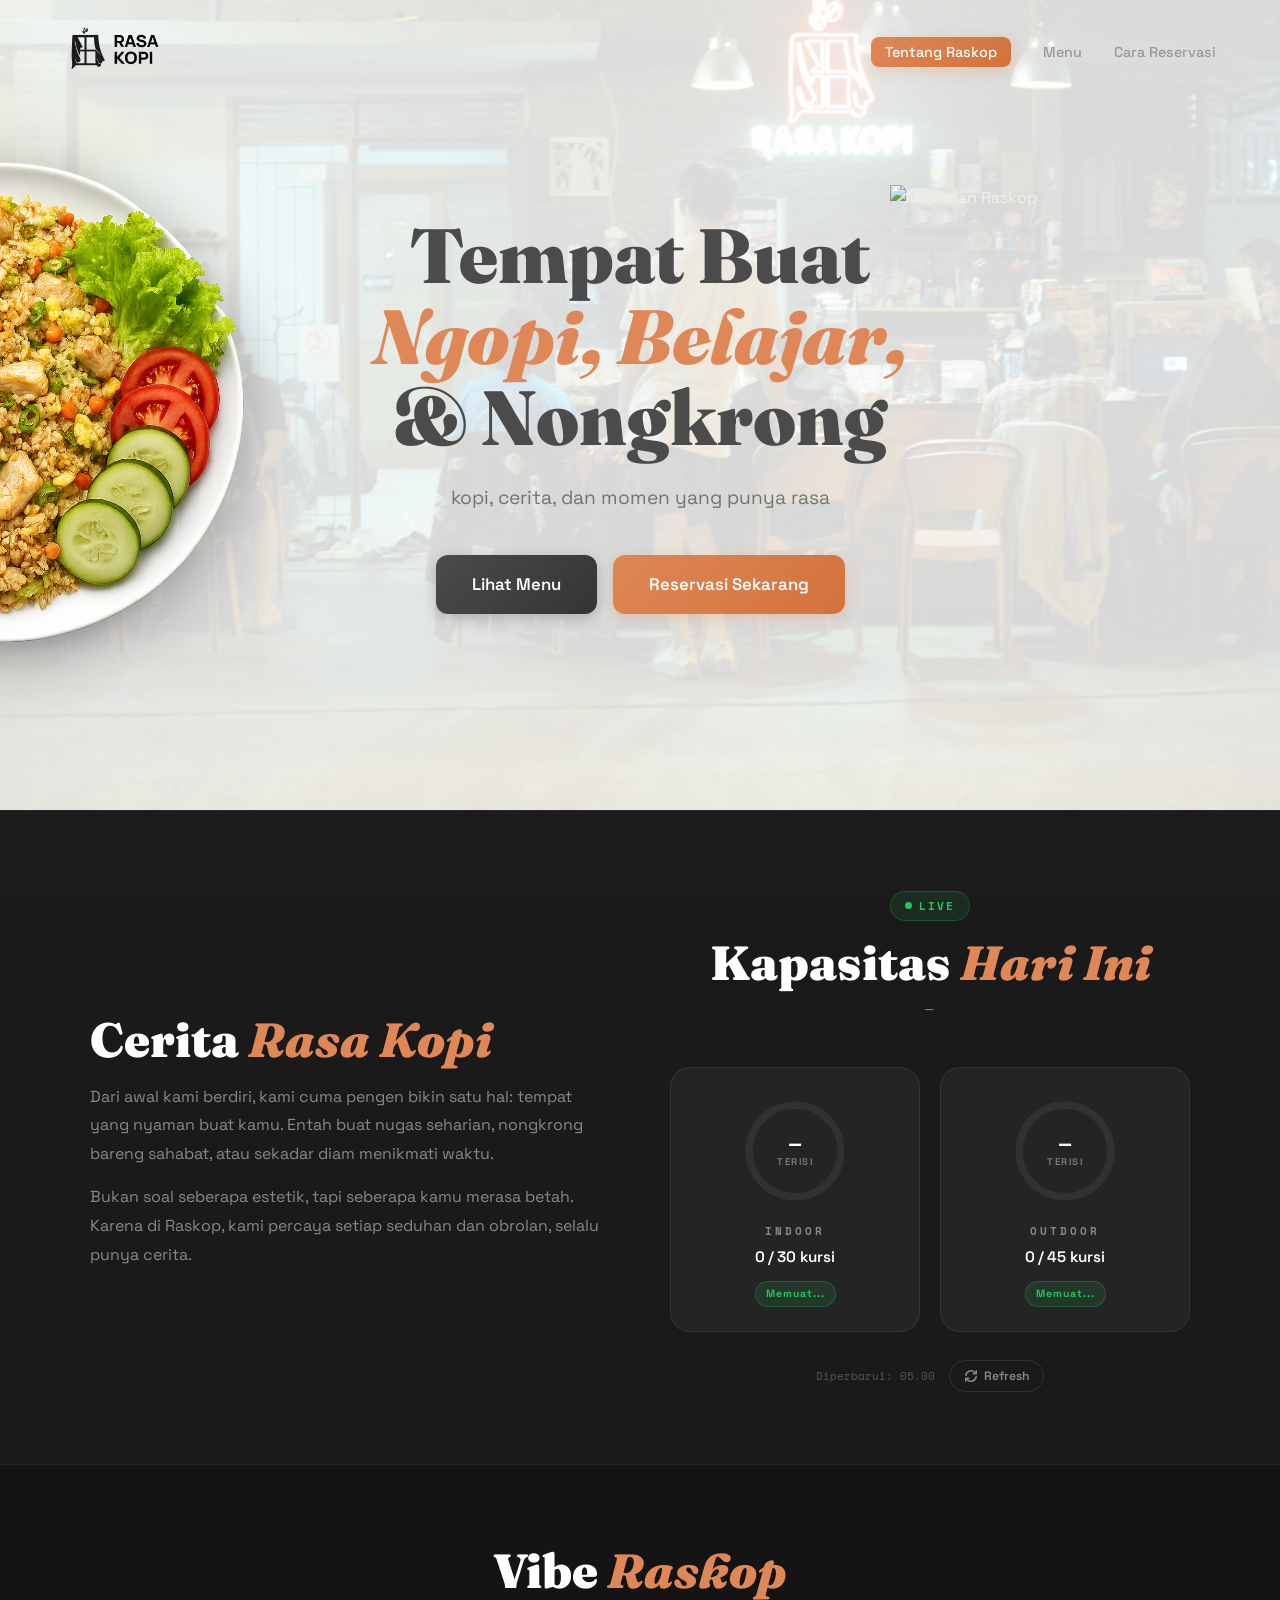
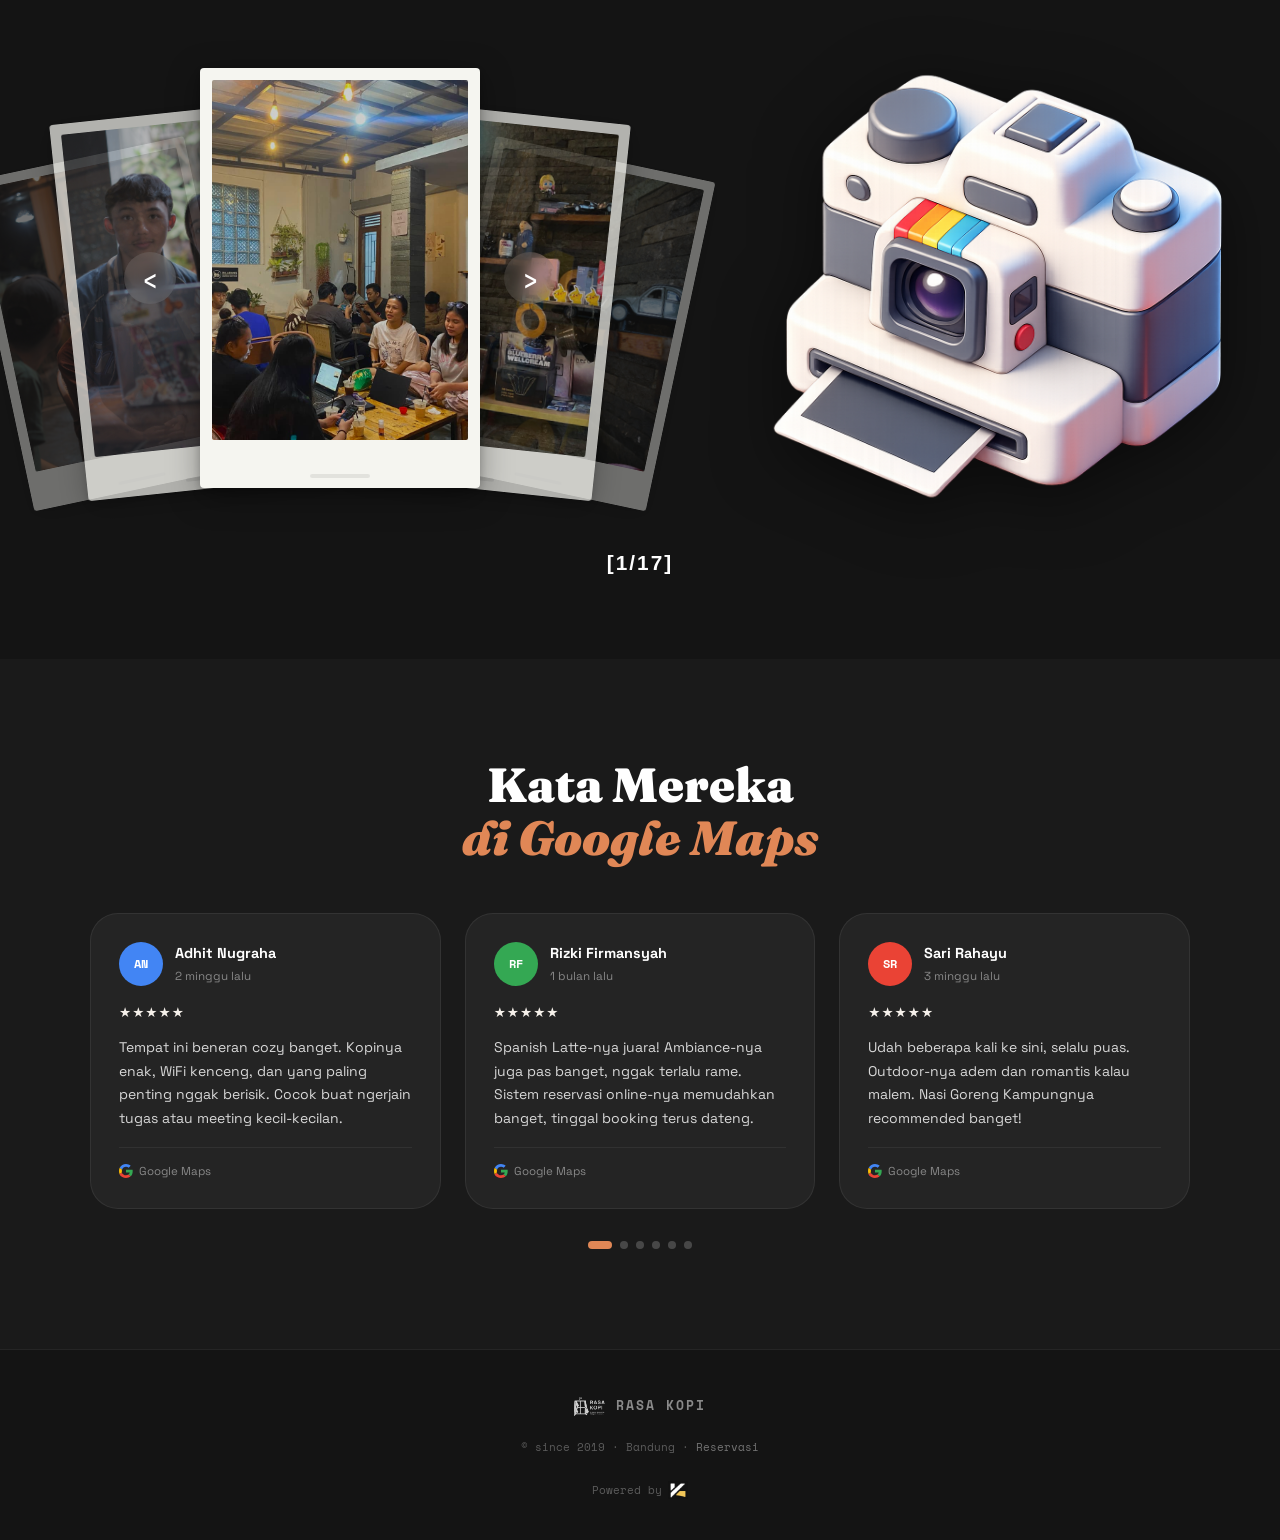
==== commit 1b792785: "Update: latest version - UI improvements, menu, reservasi, and brand assets" ====
--- a/index.html
+++ b/index.html
@@ -3,8 +3,8 @@
 <head>
   <meta charset="UTF-8" />
   <meta name="viewport" content="width=device-width, initial-scale=1.0" />
-  <meta name="description" content="Rasa Kopi (Raskop) — Coffee & Space di Bandung. Reservasi tempat duduk langsung dari website, pilih menu, dan nikmati pengalaman nongkrong yang worth it!" />
-  <title>Rasa Kopi — Tempat Ngopi Santai yang Berasa Kayak Pulang</title>
+  <meta name="description" content="Rasa Kopi (Raskop) Coffee & Space di Bandung. Reservasi tempat duduk langsung dari website, pilih menu, dan nikmati pengalaman nongkrong yang worth it!" />
+  <title>Rasa Kopi | Tempat Ngopi Santai yang Berasa Kayak Pulang</title>
   <link rel="icon" type="image/x-icon" href="Brand_assets/ico/raskop-favicon.ico" />
   <link rel="preconnect" href="https://fonts.googleapis.com" />
   <link rel="preconnect" href="https://fonts.gstatic.com" crossorigin />
@@ -56,7 +56,7 @@
   <nav class="navbar" id="navbar">
     <div class="nav-inner">
       <a href="index.html" class="nav-logo">
-        <img src="Brand_assets/Logo raskop.png" alt="Raskop" class="logo-img" />
+        <img src="Brand_assets/LOGO_ITEM.png" alt="Raskop" class="logo-img" />
       </a>
       <ul class="nav-links">
         <li><a href="index.html" class="nav-link active">Tentang Raskop</a></li>
@@ -85,23 +85,31 @@
       <div class="hero-overlay"></div>
     </div>
 
-    <div class="hero-content container" style="text-align: center; display: flex; flex-direction: column; align-items: center; justify-content: center; height: 100%;">
-      <h1 class="hero-title" style="max-width: 800px; margin: 0 auto 24px;">
+    <!-- Nazgor floating image (half visible, left side) -->
+    <div class="hero-nazgor">
+      <img src="Brand_assets/nazgor.png" alt="Nasi Goreng Raskop" class="hero-nazgor-img" />
+    </div>
+
+    <!-- Minuman floating image (half visible, right side) -->
+    <div class="hero-minuman">
+      <img src="Brand_assets/minuman.png" alt="Minuman Raskop" class="hero-minuman-img" />
+    </div>
+
+    <div class="hero-content container" style="text-align:center; display:flex; flex-direction:column; align-items:center;">
+      <h1 class="hero-title" style="max-width: 800px; margin: 0 0 24px;">
         Tempat Buat<br/>
         <em class="hero-accent">Ngopi, Belajar,</em><br/>
         &amp; Nongkrong
       </h1>
-      <p class="hero-sub" style="margin: 0 auto 40px; font-size: 1.2rem;">
+      <p class="hero-sub" style="margin: 0 0 40px; font-size: 1.2rem;">
         kopi, cerita, dan momen yang punya rasa
       </p>
       
       <div class="hero-cta-row" style="display: flex; gap: 16px; flex-wrap: wrap; justify-content: center;">
         <a href="menu.html" class="btn btn-hero-glass btn-lg">
-          <svg width="20" height="20" viewBox="0 0 24 24" fill="none" stroke="currentColor" stroke-width="2" stroke-linecap="round" stroke-linejoin="round"><path d="M4 19.5v-15A2.5 2.5 0 0 1 6.5 2H20v20H6.5a2.5 2.5 0 0 1 0-5H20"/></svg>
           Lihat Menu
         </a>
         <a href="reservasi.html" class="btn btn-hero-amber btn-lg">
-          <svg width="20" height="20" viewBox="0 0 24 24" fill="none" stroke="currentColor" stroke-width="2" stroke-linecap="round" stroke-linejoin="round"><path d="M15 3h4a2 2 0 0 1 2 2v14a2 2 0 0 1-2 2h-4"/><polyline points="10 17 15 12 10 7"/><line x1="15" y1="12" x2="3" y2="12"/></svg>
           Reservasi Sekarang
         </a>
       </div>
--- a/style.css
+++ b/style.css
@@ -158,33 +158,82 @@
 
 /* ─── HERO GLASSMORPHIC BUTTONS ─── */
 .btn-hero-glass {
-  background: rgba(255,255,255,.08);
-  backdrop-filter: blur(16px);
-  -webkit-backdrop-filter: blur(16px);
+  background: linear-gradient(135deg, #4a4a4a, #333);
+  color: #fff !important;
+  border: none;
+  box-shadow: 0 4px 14px rgba(0,0,0,.2);
+}
+.btn-hero-glass:hover {
+  background: linear-gradient(135deg, #333, #222);
+  transform: translateY(-2px);
+  box-shadow: 0 8px 20px rgba(0,0,0,.25);
+}
+
+.btn-hero-amber {
+  background: linear-gradient(135deg, #e08756, #d4713a);
   color: var(--white);
-  border: 1px solid rgba(255,255,255,.18);
-  box-shadow: 0 4px 24px rgba(0,0,0,.2), inset 0 1px 0 rgba(255,255,255,.1);
-}
-.btn-hero-glass:hover {
-  background: rgba(255,255,255,.15);
-  border-color: rgba(255,255,255,.35);
-  transform: translateY(-2px);
-  box-shadow: 0 8px 32px rgba(0,0,0,.3), inset 0 1px 0 rgba(255,255,255,.15);
-}
-
-.btn-hero-amber {
-  background: linear-gradient(135deg, rgba(224,135,86,.85), rgba(224,135,86,.65));
-  backdrop-filter: blur(16px);
-  -webkit-backdrop-filter: blur(16px);
-  color: var(--white);
-  border: 1px solid rgba(224,135,86,.4);
-  box-shadow: 0 4px 24px rgba(224,135,86,.25), inset 0 1px 0 rgba(255,255,255,.2);
+  border: none;
+  box-shadow: 0 4px 14px rgba(224,135,86,.3);
 }
 .btn-hero-amber:hover {
-  background: linear-gradient(135deg, rgba(224,135,86,.95), rgba(224,135,86,.8));
-  border-color: rgba(224,135,86,.6);
+  background: linear-gradient(135deg, #d4713a, #c4612a);
   transform: translateY(-2px);
   box-shadow: 0 8px 32px rgba(224,135,86,.4), inset 0 1px 0 rgba(255,255,255,.25);
+}
+
+/* ─── HERO SPLIT LAYOUT ─── */
+.hero-split {
+  display: flex;
+  align-items: center;
+  justify-content: space-between;
+  gap: 48px;
+  height: 100%;
+  text-align: left;
+}
+.hero-text {
+  flex: 1;
+  min-width: 0;
+}
+.hero-photo-grid {
+  flex-shrink: 0;
+  display: grid;
+  grid-template-columns: 1fr 1fr;
+  gap: 10px;
+  width: 480px;
+  height: 480px;
+  border-radius: var(--r-lg);
+  overflow: hidden;
+  animation: rsk-fade-up 0.8s cubic-bezier(.4,0,.2,1) 0.7s both;
+}
+.hero-grid-cell {
+  position: relative;
+  overflow: hidden;
+  border-radius: 10px;
+  background: rgba(255,255,255,.05);
+}
+.hero-grid-cell img {
+  width: 100%;
+  height: 100%;
+  object-fit: cover;
+  transition: opacity 0.6s ease, transform 0.6s ease;
+}
+.hero-grid-cell img.fade-out {
+  opacity: 0;
+  transform: scale(1.05);
+}
+@media (max-width: 900px) {
+  .hero-split {
+    flex-direction: column;
+    text-align: center;
+    gap: 32px;
+    justify-content: center;
+  }
+  .hero-text { align-items: center; display: flex; flex-direction: column; }
+  .hero-photo-grid { width: 360px; height: 360px; }
+  .hero-cta-row { justify-content: center !important; }
+}
+@media (max-width: 480px) {
+  .hero-photo-grid { width: 300px; height: 300px; gap: 6px; }
 }
 
 .btn-wa-confirm {
@@ -295,9 +344,10 @@
   transition: var(--trans);
 }
 .navbar.scrolled {
-  background: rgba(13,13,13,.95);
+  background: rgba(255,255,255,.95);
   backdrop-filter: blur(12px);
   -webkit-backdrop-filter: blur(12px);
+  box-shadow: 0 2px 16px rgba(0,0,0,.08);
   border-bottom: 1px solid rgba(255,255,255,.06);
   padding: 10px 0;
 }
@@ -310,37 +360,65 @@
   margin: 0 auto;
 }
 .nav-logo { display: flex; align-items: center; gap: 10px; }
-.logo-img  { height: 44px; width: auto; max-width: 160px; object-fit: contain; image-rendering: -webkit-optimize-contrast; }
+.logo-img  { height: 72px; width: auto; max-width: 220px; object-fit: contain; image-rendering: -webkit-optimize-contrast; }
 .nav-brand { font-family: var(--font-mono); font-size: 1rem; font-weight: 700; letter-spacing: 2px; color: var(--white); }
 .nav-links { display: flex; align-items: center; gap: 32px; }
-.nav-link  { font-size: .9rem; font-weight: 500; color: rgba(255,255,255,.7); transition: color var(--t); }
+.nav-link  { font-size: .9rem; font-weight: 500; color: #999; transition: color var(--t); }
 .nav-link:hover { color: var(--amber); }
 
-.hamburger { display: none; flex-direction: column; gap: 5px; background: none; border: none; padding: 4px; }
-.hamburger span { display: block; width: 24px; height: 2px; background: var(--white); border-radius: 2px; transition: transform var(--t), opacity var(--t); }
-.hamburger.active span:nth-child(1) { transform: translateY(7px) rotate(45deg); }
+.hamburger { display: none; flex-direction: column; gap: 5px; background: none; border: none; padding: 8px; }
+.hamburger span { display: block; width: 24px; height: 2.5px; background: #4a4a4a; border-radius: 4px; transition: transform .3s ease, opacity .3s ease; }
+.hamburger.active span:nth-child(1) { transform: translateY(7.5px) rotate(45deg); }
 .hamburger.active span:nth-child(2) { opacity: 0; transform: scaleX(0); }
-.hamburger.active span:nth-child(3) { transform: translateY(-7px) rotate(-45deg); }
+.hamburger.active span:nth-child(3) { transform: translateY(-7.5px) rotate(-45deg); }
 
 .mobile-menu {
   position: fixed;
   inset: 0;
-  z-index: 999;
-  background: var(--dark);
+  z-index: 9999;
+  background: rgba(255,255,255,.97);
+  backdrop-filter: blur(20px);
+  -webkit-backdrop-filter: blur(20px);
   display: flex;
   flex-direction: column;
   align-items: center;
   justify-content: center;
-  gap: 32px;
+  gap: 40px;
   opacity: 0;
   pointer-events: none;
-  transition: opacity var(--t);
+  transition: opacity .3s ease;
+  transform: scale(1);
 }
 .mobile-menu.open { opacity: 1; pointer-events: all; }
-.mobile-menu ul { display: flex; flex-direction: column; gap: 24px; text-align: center; }
-.mobile-link { font-size: 1.5rem; font-weight: 600; color: var(--light); transition: color var(--t); }
-.mobile-link:hover { color: var(--amber); }
-.mobile-close { position: absolute; top: 24px; right: 24px; background: none; border: none; color: var(--light); font-size: 1.5rem; }
+.mobile-menu ul { display: flex; flex-direction: column; gap: 28px; text-align: center; list-style: none; padding: 0; margin: 0; }
+.mobile-link {
+  font-size: 1.6rem;
+  font-weight: 700;
+  color: #333;
+  transition: color .3s ease, transform .3s ease;
+  text-decoration: none;
+  letter-spacing: -0.01em;
+}
+.mobile-link:hover { color: var(--amber); transform: scale(1.05); }
+.mobile-close {
+  position: absolute;
+  top: 28px;
+  right: 28px;
+  background: #f0f0f0;
+  border: none;
+  color: #333;
+  font-size: 1.2rem;
+  width: 44px;
+  height: 44px;
+  border-radius: 50%;
+  display: flex;
+  align-items: center;
+  justify-content: center;
+  cursor: pointer;
+  transition: background .3s ease, transform .3s ease;
+  z-index: 10000;
+}
+.mobile-close:hover { background: #ddd; transform: rotate(90deg); }
 .mobile-cta-btn { margin-top: 16px; }
 
 /* ───── HERO ───── */
@@ -350,9 +428,67 @@
 @keyframes heroZoom { from { transform: scale(1.04); } to { transform: scale(1.12); } }
 .hero-overlay {
   position: absolute; inset: 0;
-  background: linear-gradient(135deg, rgba(13,13,13,.93) 0%, rgba(22,65,56,.72) 50%, rgba(13,13,13,.88) 100%);
+  background: rgba(255,255,255,.85);
 }
 .hero-content { position: relative; z-index: 2; padding-top: 100px; padding-bottom: 80px; }
+
+/* Hero Nazgor floating image */
+.hero-nazgor {
+  position: absolute;
+  left: -400px;
+  top: 50%;
+  transform: translateY(-50%);
+  z-index: 3;
+  pointer-events: none;
+}
+.hero-nazgor-img {
+  width: 800px;
+  height: 800px;
+  object-fit: contain;
+  animation: nazgorSpin 20s linear infinite;
+  filter: drop-shadow(0 12px 30px rgba(0,0,0,.3));
+}
+@keyframes nazgorSpin {
+  from { transform: rotate(0deg); }
+  to { transform: rotate(360deg); }
+}
+@media (max-width: 900px) {
+  .hero-nazgor { left: -160px; bottom: -180px; top: auto; transform: none; }
+  .hero-nazgor-img { width: 460px; height: 460px; }
+}
+@media (max-width: 480px) {
+  .hero-nazgor { left: -160px; top: auto; bottom: -180px; transform: none; }
+  .hero-nazgor-img { width: 460px; height: 460px; }
+}
+
+/* Hero Minuman floating image (right side) */
+.hero-minuman {
+  position: absolute;
+  right: -190px;
+  top: 55%;
+  transform: translateY(-45%);
+  z-index: 3;
+  pointer-events: none;
+}
+.hero-minuman-img {
+  width: 580px;
+  height: 580px;
+  object-fit: contain;
+  animation: minumanFloat 4s ease-in-out infinite;
+  filter: drop-shadow(0 12px 30px rgba(0,0,0,.3));
+}
+@keyframes minumanFloat {
+  0%, 100% { transform: translateY(0); }
+  50% { transform: translateY(-20px); }
+}
+@media (max-width: 900px) {
+  .hero-minuman { right: -140px; bottom: -180px; top: auto; transform: none; }
+  .hero-minuman-img { width: 400px; height: 400px; }
+}
+@media (max-width: 480px) {
+  .hero-minuman { right: -140px; top: auto; bottom: -180px; transform: none; }
+  .hero-minuman-img { width: 380px; height: 380px; }
+}
 
 .hero-badge {
   display: inline-flex; align-items: center; gap: 8px;
@@ -364,9 +500,9 @@
 .badge-dot { width: 6px; height: 6px; background: var(--amber); border-radius: 50%; animation: pulseDot 2s ease-in-out infinite; }
 @keyframes pulseDot { 0%,100% { opacity:1;transform:scale(1); } 50% { opacity:.5;transform:scale(.8); } }
 
-.hero-title { font-family: var(--font-serif); font-size: clamp(2.8rem,6vw,5rem); font-weight: 900; line-height: 1.05; color: var(--white); margin-bottom: 20px; }
+.hero-title { font-family: var(--font-serif); font-size: clamp(2.8rem,6vw,5rem); font-weight: 900; line-height: 1.05; color: #4a4a4a; margin-bottom: 20px; }
 .hero-accent { font-style: italic; color: var(--amber); }
-.hero-sub { font-size: 1.1rem; color: rgba(255,255,255,.75); max-width: 540px; margin-bottom: 32px; line-height: 1.7; }
+.hero-sub { font-size: 1.1rem; color: rgba(80,80,80,.75); max-width: 540px; margin-bottom: 32px; line-height: 1.7; }
 
 /* Hero Quota Card */
 .hero-quota-card {
@@ -1896,10 +2032,13 @@
 }
 
 @media (max-width: 600px) {
+  .hero { min-height: 90vh !important; }
+  .hero-content { padding-top: 60px !important; padding-bottom: 120px !important; }
   .hero-title { font-size:2.4rem; }
+  .hero-sub { font-size: .85rem !important; }
   .hero-actions { flex-direction:column;align-items:stretch; }
   .hero-actions .btn { text-align:center;justify-content:center; }
-  .hero-cta-row { flex-direction: row !important; }
+  .hero-cta-row { flex-direction: row !important; position: relative; z-index: 5; }
   .hero-cta-row .btn { flex: 1; padding: 14px 16px; font-size: .9rem; }
   .hero-stats { gap:16px; }
   .kenapa-grid { grid-template-columns:1fr; }
@@ -1963,14 +2102,12 @@
 }
 .nav-link:hover::after { width: 100%; }
 .nav-link.active {
-  color: var(--white);
-  background: linear-gradient(135deg, rgba(224,135,86,.25), rgba(224,135,86,.12));
-  backdrop-filter: blur(12px);
-  -webkit-backdrop-filter: blur(12px);
-  border: 1px solid rgba(224,135,86,.3);
+  color: #fff;
+  background: linear-gradient(135deg, #e08756, #d4713a);
+  border: none;
   border-radius: 8px;
   padding: 6px 14px;
-  box-shadow: 0 2px 12px rgba(224,135,86,.15), inset 0 1px 0 rgba(255,255,255,.08);
+  box-shadow: 0 4px 14px rgba(224,135,86,.3);
 }
 .nav-link.active::after { display: none; }
 
